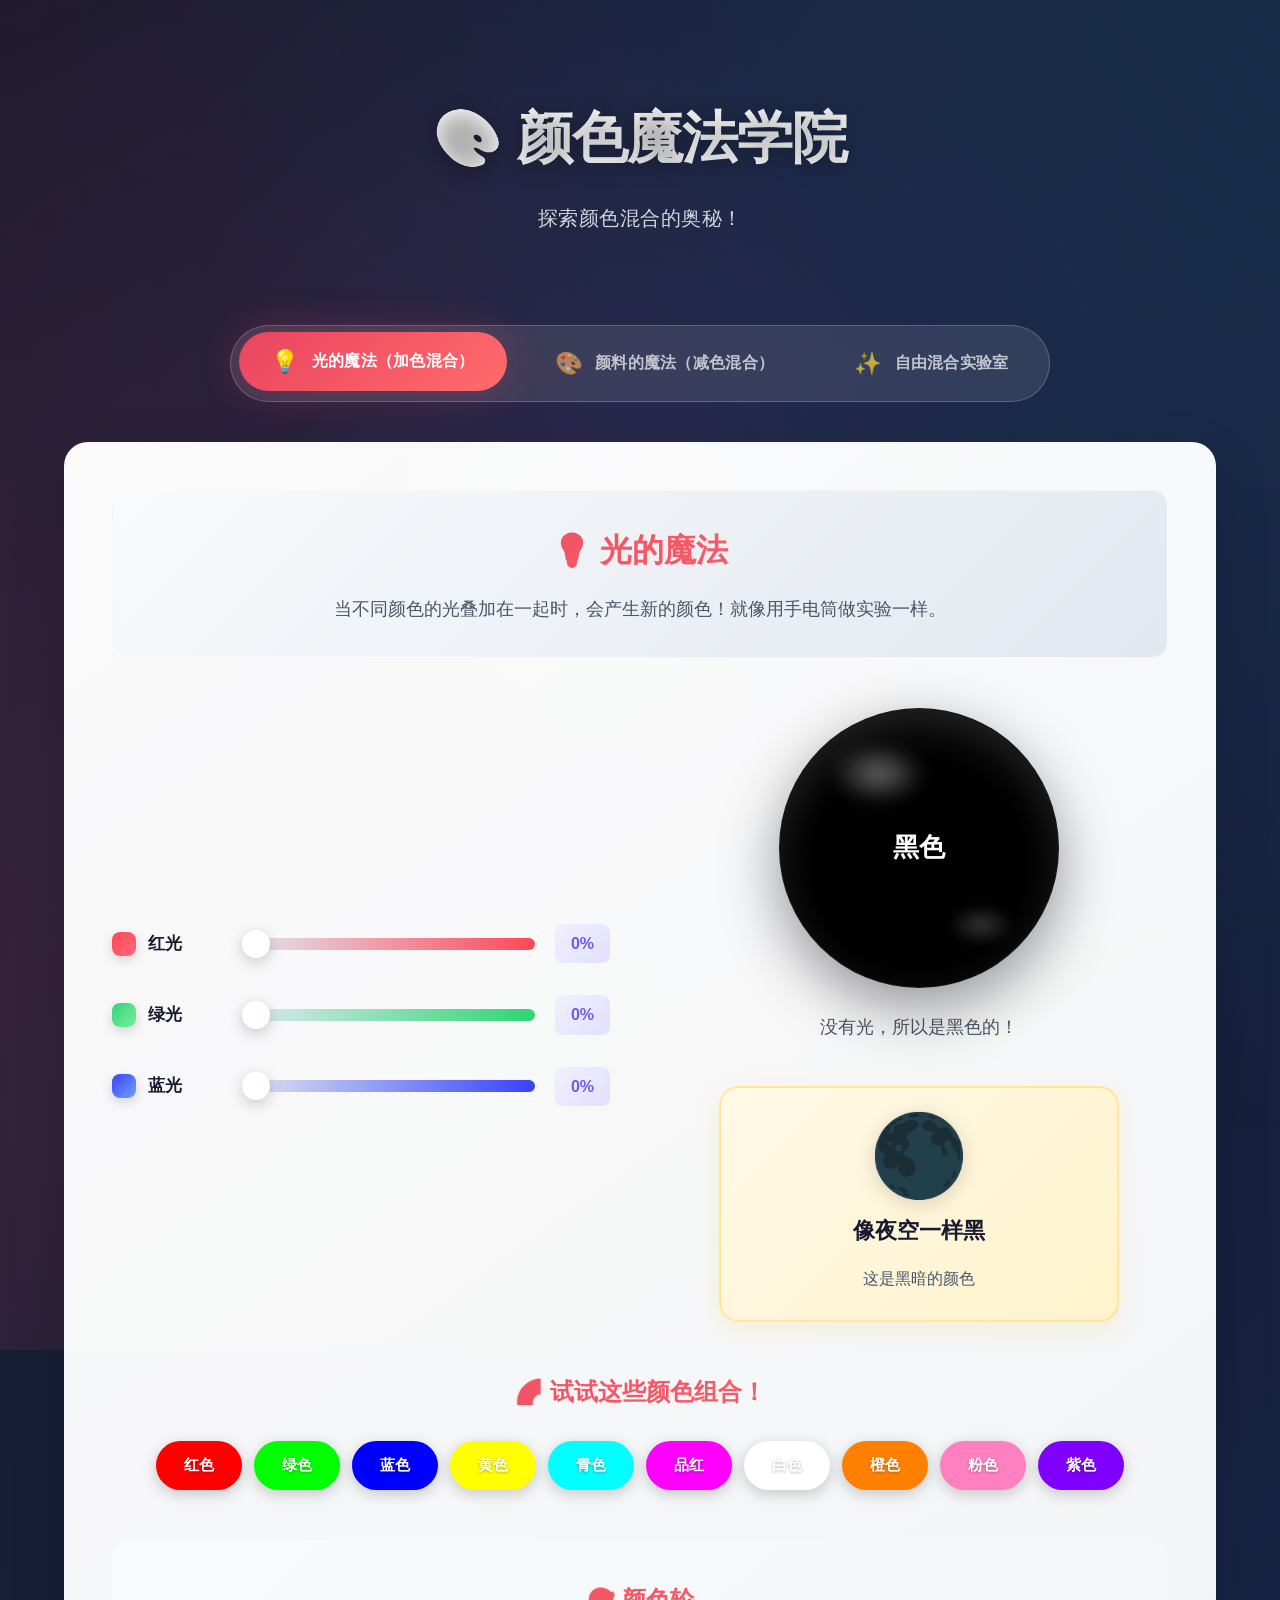
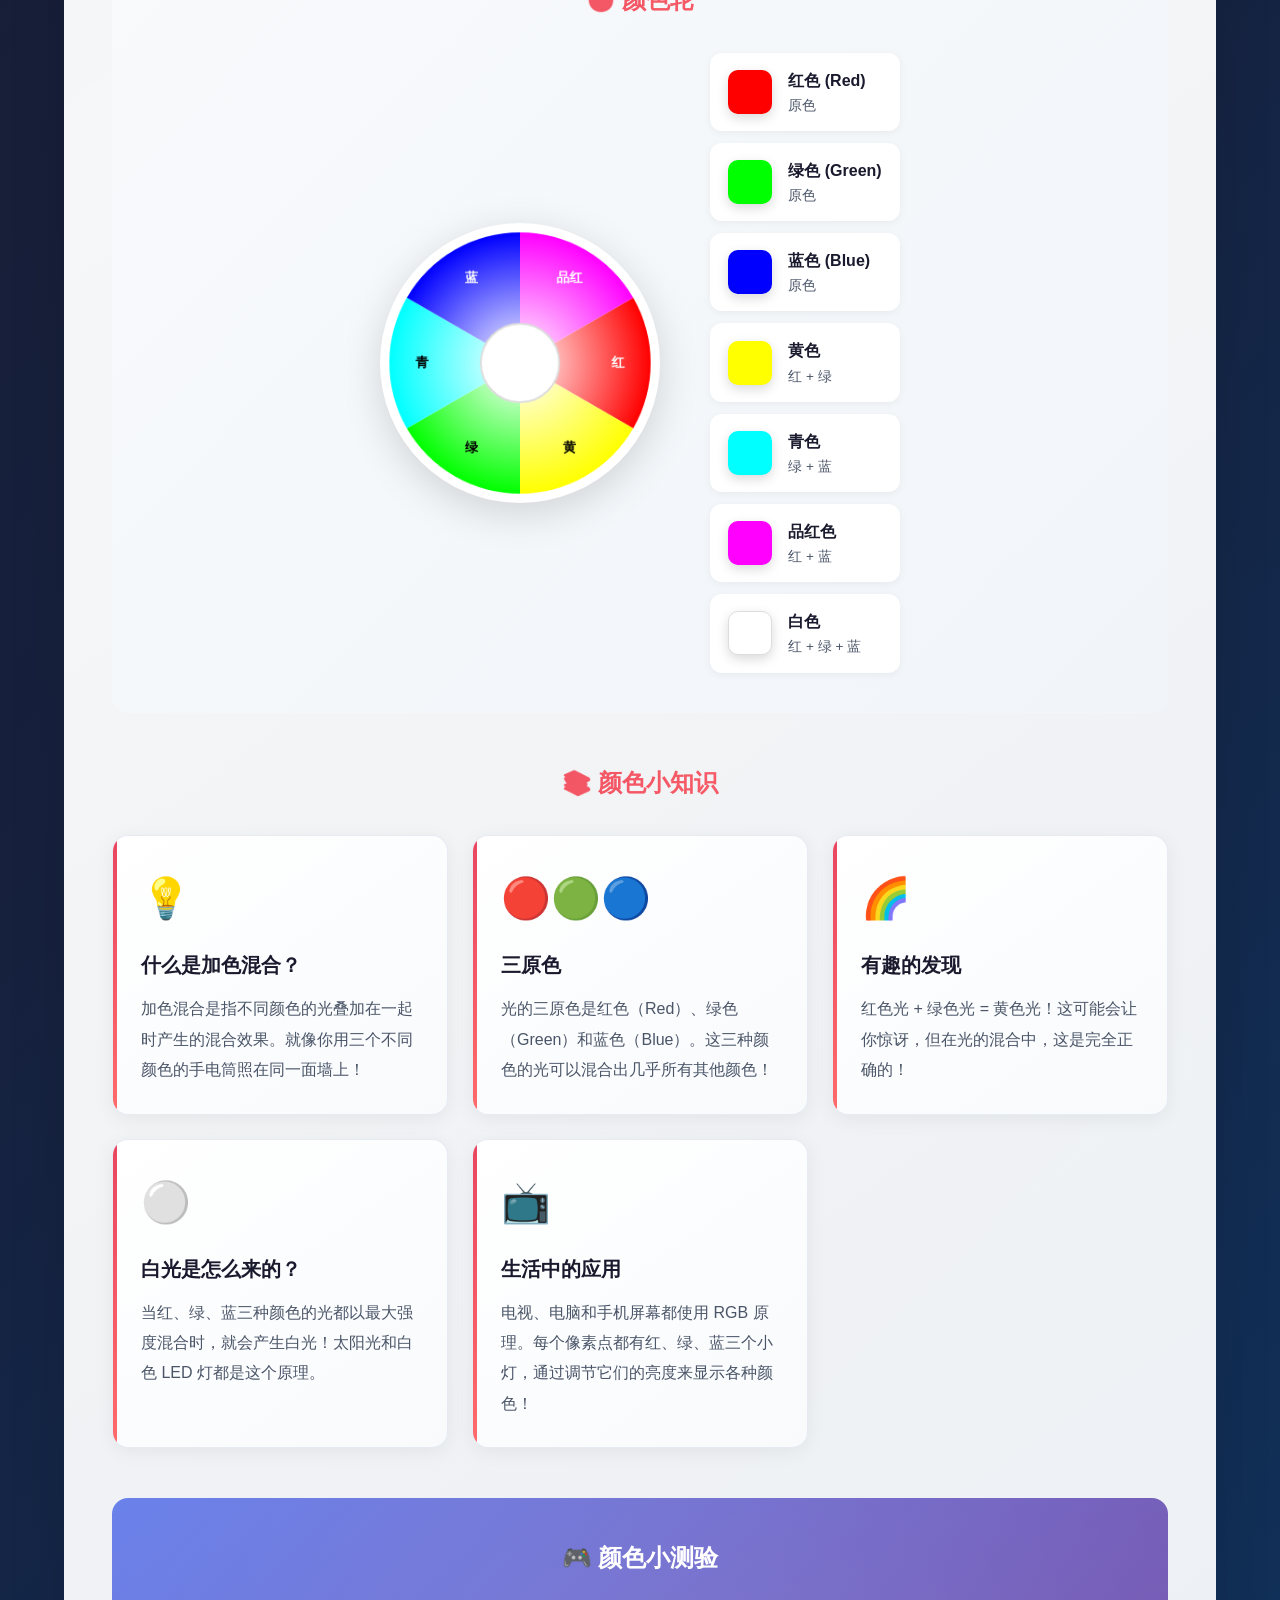
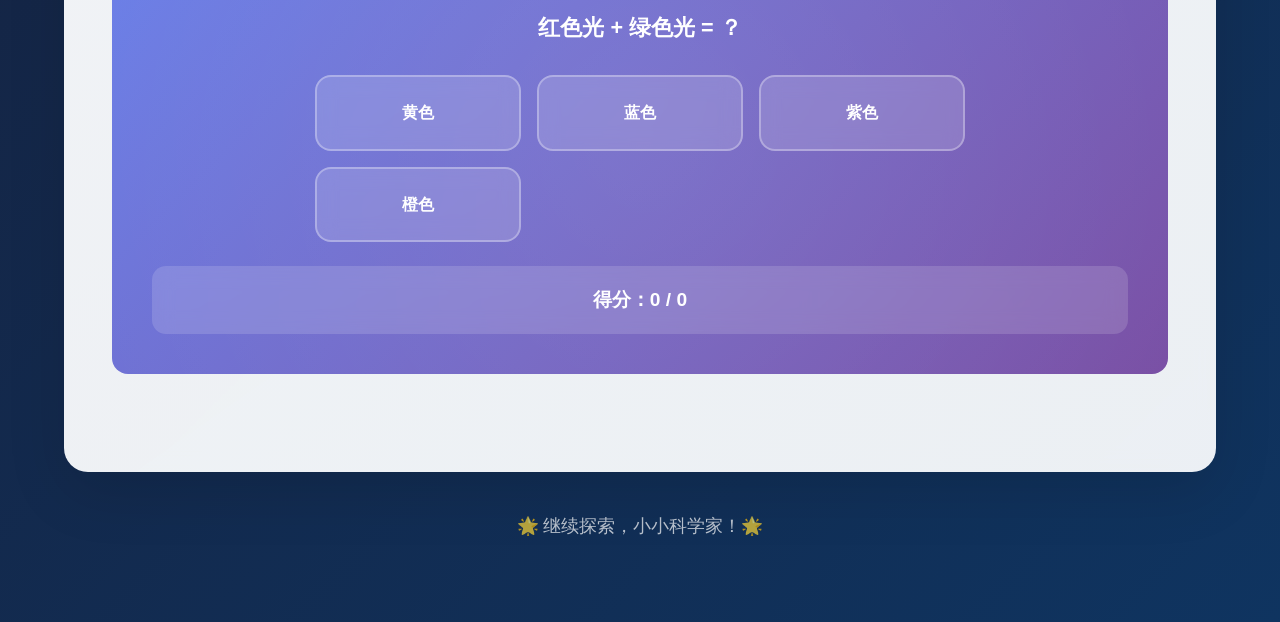
==== color_mixing/index.html @ 58ede131 "🎮 初始化 11_Game 小游戏合集 - 添加颜色魔法学院 (color_mixing) - 添加键盘钢琴 (piano) - 添加沙画艺术 (sand_art) - 创建首页游戏选择器 - 添加 " ====
<!DOCTYPE html>
<html lang="zh-CN">
<head>
    <meta charset="UTF-8">
    <meta name="viewport" content="width=device-width, initial-scale=1.0">
    <title>颜色魔法学院 - 儿童颜色混合实验室</title>
    <link rel="stylesheet" href="styles.css">
</head>
<body>
    <div class="container">
        <!-- 头部 -->
        <header class="header">
            <h1>🎨 颜色魔法学院</h1>
            <p class="subtitle">探索颜色混合的奥秘！</p>
        </header>

        <!-- 模式选择 -->
        <nav class="mode-selector">
            <button class="mode-btn active" data-mode="additive">
                <span class="icon">💡</span>
                <span>光的魔法（加色混合）</span>
            </button>
            <button class="mode-btn" data-mode="subtractive">
                <span class="icon">🎨</span>
                <span>颜料的魔法（减色混合）</span>
            </button>
            <button class="mode-btn" data-mode="custom">
                <span class="icon">✨</span>
                <span>自由混合实验室</span>
            </button>
        </nav>

        <!-- 主内容区 -->
        <main class="main-content">
            <!-- 介绍区域 -->
            <section class="intro-section" id="intro-section">
                <div class="intro-card">
                    <h2 id="mode-title">💡 光的魔法</h2>
                    <p id="mode-description">当不同颜色的光叠加在一起时，会产生新的颜色！就像用手电筒做实验一样。</p>
                </div>
            </section>

            <!-- 实验区域 -->
            <section class="lab-section">
                <div class="lab-container">
                    <!-- 颜色选择器 -->
                    <div class="color-controls" id="standard-controls">
                        <div class="color-slider-group">
                            <label class="color-label">
                                <span class="color-dot red"></span>
                                <span id="red-label">红光</span>
                            </label>
                            <input type="range" id="red-slider" class="color-slider" 
                                   min="0" max="100" value="0" data-color="red">
                            <span class="slider-value" id="red-value">0%</span>
                        </div>
                        
                        <div class="color-slider-group">
                            <label class="color-label">
                                <span class="color-dot green"></span>
                                <span id="green-label">绿光</span>
                            </label>
                            <input type="range" id="green-slider" class="color-slider" 
                                   min="0" max="100" value="0" data-color="green">
                            <span class="slider-value" id="green-value">0%</span>
                        </div>
                        
                        <div class="color-slider-group">
                            <label class="color-label">
                                <span class="color-dot blue"></span>
                                <span id="blue-label">蓝光</span>
                            </label>
                            <input type="range" id="blue-slider" class="color-slider" 
                                   min="0" max="100" value="0" data-color="blue">
                            <span class="slider-value" id="blue-value">0%</span>
                        </div>
                    </div>

                    <!-- 自定义混合控制 -->
                    <div class="custom-controls hidden" id="custom-controls">
                        <div class="custom-mix-container">
                            <h3 class="custom-title">🎨 颜色混合实验室</h3>
                            
                            <!-- 颜色数量选择 -->
                            <div class="color-count-selector">
                                <button class="color-count-btn active" data-count="2">
                                    <span class="count-icon">🎨</span>
                                    <span>两种颜色混合</span>
                                </button>
                                <button class="color-count-btn" data-count="3">
                                    <span class="count-icon">🎨🎨</span>
                                    <span>三种颜色混合</span>
                                </button>
                            </div>
                            
                            <!-- 颜色 A -->
                            <div class="color-picker-group">
                                <div class="color-picker-row">
                                    <label class="custom-label color-a-label">
                                        <span class="color-label-text">颜色 A</span>
                                        <input type="color" id="color-a-picker" value="#ffff00" class="color-picker-large">
                                        <span class="hex-display" id="hex-a-display">#FFFF00</span>
                                    </label>
                                </div>
                                <div class="mix-ratio-control">
                                    <span class="ratio-label">比例</span>
                                    <input type="range" id="ratio-a-slider" class="ratio-slider" 
                                           min="0" max="100" value="50">
                                    <span class="ratio-value" id="ratio-a-value">50%</span>
                                </div>
                                <div class="color-preview-large" id="color-a-preview" style="background: #ffff00"></div>
                            </div>

                            <!-- 颜色 B -->
                            <div class="color-picker-group">
                                <div class="color-picker-row">
                                    <label class="custom-label color-b-label">
                                        <span class="color-label-text">颜色 B</span>
                                        <input type="color" id="color-b-picker" value="#000000" class="color-picker-large">
                                        <span class="hex-display" id="hex-b-display">#000000</span>
                                    </label>
                                </div>
                                <div class="mix-ratio-control">
                                    <span class="ratio-label">比例</span>
                                    <input type="range" id="ratio-b-slider" class="ratio-slider" 
                                           min="0" max="100" value="50">
                                    <span class="ratio-value" id="ratio-b-value">50%</span>
                                </div>
                                <div class="color-preview-large" id="color-b-preview" style="background: #000000"></div>
                            </div>

                            <!-- 颜色 C -->
                            <div class="color-picker-group hidden" id="color-c-group">
                                <div class="color-picker-row">
                                    <label class="custom-label color-c-label">
                                        <span class="color-label-text">颜色 C</span>
                                        <input type="color" id="color-c-picker" value="#ffffff" class="color-picker-large">
                                        <span class="hex-display" id="hex-c-display">#FFFFFF</span>
                                    </label>
                                </div>
                                <div class="mix-ratio-control">
                                    <span class="ratio-label">比例</span>
                                    <input type="range" id="ratio-c-slider" class="ratio-slider" 
                                           min="0" max="100" value="0">
                                    <span class="ratio-value" id="ratio-c-value">0%</span>
                                </div>
                                <div class="color-preview-large" id="color-c-preview" style="background: #ffffff"></div>
                            </div>

                            <!-- 混合符号 -->
                            <div class="mix-formula">
                                <span class="formula-text">混合公式：</span>
                                <span class="formula-colors">
                                    <span class="formula-color-dot" id="formula-dot-a"></span> + 
                                    <span class="formula-color-dot" id="formula-dot-b"></span> + 
                                    <span class="formula-color-dot" id="formula-dot-c"></span>
                                </span>
                                <span class="formula-arrow">→</span>
                                <span class="formula-result" id="formula-result-dot"></span>
                            </div>

                            <!-- 混合模式选择 -->
                            <div class="blend-mode-selector">
                                <span>混合模式：</span>
                                <select id="blend-mode-select" class="blend-select">
                                    <option value="average">平均混合</option>
                                    <option value="weighted">按权重混合</option>
                                    <option value="multiply">正片叠底（变暗）</option>
                                    <option value="screen">滤色（变亮）</option>
                                    <option value="overlay">叠加</option>
                                </select>
                            </div>
                        </div>
                    </div>

                    <!-- 混合结果显示 -->
                    <div class="mixing-display">
                        <div class="mixing-circle" id="mixing-circle">
                            <div class="overlay-text" id="result-color-name">黑色</div>
                        </div>
                        <p class="mixing-result" id="mixing-result">调整滑块来混合颜色！</p>
                        
                        <!-- 生活物品匹配显示 -->
                        <div class="real-world-match" id="real-world-match">
                            <div class="match-emoji" id="match-emoji">🌑</div>
                            <div class="match-name" id="match-name">像夜空一样黑</div>
                            <div class="match-description" id="match-description">这是黑暗的颜色</div>
                        </div>
                        
                        <!-- 自定义模式下的额外信息 -->
                        <div class="custom-result-info hidden" id="custom-result-info">
                            <div class="result-formula" id="result-formula"></div>
                            <div class="color-values" id="color-values"></div>
                        </div>
                    </div>
                </div>
            </section>

            <!-- 预设颜色按钮 -->
            <section class="preset-section" id="preset-section">
                <h3>🌈 试试这些颜色组合！</h3>
                <div class="preset-buttons" id="preset-buttons">
                    <!-- 由 JavaScript 动态生成 -->
                </div>
            </section>

            <!-- 颜色轮 -->
            <section class="color-wheel-section" id="color-wheel-section">
                <h3>🎯 颜色轮</h3>
                <div class="color-wheel-container">
                    <canvas id="color-wheel" width="300" height="300"></canvas>
                    <div class="color-wheel-legend" id="color-legend">
                        <!-- 由 JavaScript 动态生成 -->
                    </div>
                </div>
            </section>

            <!-- 知识卡片 -->
            <section class="knowledge-section" id="knowledge-section">
                <h3>📚 颜色小知识</h3>
                <div class="knowledge-cards" id="knowledge-cards">
                    <!-- 由 JavaScript 动态生成 -->
                </div>
            </section>

            <!-- 小测验 -->
            <section class="quiz-section" id="quiz-section">
                <h3>🎮 颜色小测验</h3>
                <div class="quiz-container" id="quiz-container">
                    <div class="quiz-question" id="quiz-question"></div>
                    <div class="quiz-options" id="quiz-options"></div>
                    <div class="quiz-feedback" id="quiz-feedback"></div>
                    <button class="quiz-next-btn hidden" id="quiz-next-btn">下一题</button>
                </div>
                <div class="quiz-score" id="quiz-score">得分：0 / 0</div>
            </section>
        </main>

        <!-- 页脚 -->
        <footer class="footer">
            <p>🌟 继续探索，小小科学家！🌟</p>
        </footer>
    </div>

    <script src="script.js"></script>
</body>
</html>
---- color_mixing/styles.css ----
/* 基础样式和变量 - 现代高级配色 */
:root {
    --primary-gradient: linear-gradient(135deg, #1a1a2e 0%, #16213e 50%, #0f3460 100%);
    --accent-gradient: linear-gradient(135deg, #e94560 0%, #ff6b6b 100%);
    --card-gradient: linear-gradient(145deg, rgba(255,255,255,0.98) 0%, rgba(248,250,252,0.95) 100%);
    --glass-bg: rgba(255, 255, 255, 0.1);
    --glass-border: rgba(255, 255, 255, 0.2);
    --text-primary: #1a1a2e;
    --text-secondary: #4a5568;
    --accent-pink: #e94560;
    --accent-coral: #ff6b6b;
    --accent-teal: #00d9ff;
    --accent-purple: #6c5ce7;
    --shadow-soft: 0 10px 40px rgba(0, 0, 0, 0.08);
    --shadow-medium: 0 20px 60px rgba(0, 0, 0, 0.12);
    --shadow-glow: 0 0 40px rgba(233, 69, 96, 0.3);
    --radius-lg: 24px;
    --radius-md: 16px;
    --radius-sm: 12px;
}

* {
    margin: 0;
    padding: 0;
    box-sizing: border-box;
}

body {
    font-family: -apple-system, BlinkMacSystemFont, 'SF Pro Display', 'Segoe UI', 'Microsoft YaHei', sans-serif;
    background: var(--primary-gradient);
    min-height: 100vh;
    color: var(--text-primary);
    line-height: 1.7;
    overflow-x: hidden;
}

/* 背景装饰 */
body::before {
    content: '';
    position: fixed;
    top: -50%;
    left: -50%;
    width: 200%;
    height: 200%;
    background: 
        radial-gradient(circle at 20% 80%, rgba(233, 69, 96, 0.15) 0%, transparent 50%),
        radial-gradient(circle at 80% 20%, rgba(0, 217, 255, 0.1) 0%, transparent 50%),
        radial-gradient(circle at 50% 50%, rgba(108, 92, 231, 0.1) 0%, transparent 50%);
    pointer-events: none;
    z-index: -1;
}

.container {
    max-width: 1200px;
    margin: 0 auto;
    padding: 40px 24px;
}

/* 头部样式 - 玻璃态设计 */
.header {
    text-align: center;
    padding: 50px 20px;
    position: relative;
}

.header h1 {
    font-size: 3.5rem;
    font-weight: 800;
    background: linear-gradient(135deg, #fff 0%, #f0f0f0 100%);
    -webkit-background-clip: text;
    -webkit-text-fill-color: transparent;
    background-clip: text;
    margin-bottom: 16px;
    letter-spacing: -1px;
    text-shadow: 0 4px 20px rgba(0, 0, 0, 0.3);
    animation: float 3s ease-in-out infinite;
}

@keyframes float {
    0%, 100% { transform: translateY(0); }
    50% { transform: translateY(-8px); }
}

.header .subtitle {
    font-size: 1.25rem;
    color: rgba(255, 255, 255, 0.8);
    font-weight: 400;
    letter-spacing: 0.5px;
}

/* 模式选择器 - 胶囊式玻璃态 */
.mode-selector {
    display: flex;
    justify-content: center;
    gap: 16px;
    margin: 40px 0;
    flex-wrap: wrap;
    padding: 8px;
    background: var(--glass-bg);
    backdrop-filter: blur(20px);
    border-radius: 50px;
    border: 1px solid var(--glass-border);
    max-width: fit-content;
    margin-left: auto;
    margin-right: auto;
}

.mode-btn {
    display: flex;
    align-items: center;
    gap: 12px;
    padding: 16px 32px;
    font-size: 1rem;
    border: none;
    border-radius: 40px;
    cursor: pointer;
    transition: all 0.4s cubic-bezier(0.4, 0, 0.2, 1);
    background: transparent;
    color: rgba(255, 255, 255, 0.7);
    font-weight: 600;
    letter-spacing: 0.3px;
}

.mode-btn:hover {
    color: #fff;
    transform: translateY(-2px);
}

.mode-btn.active {
    background: var(--accent-gradient);
    color: #fff;
    box-shadow: var(--shadow-glow);
    transform: translateY(-2px);
}

.mode-btn .icon {
    font-size: 1.4rem;
}

/* 主内容区 - 悬浮卡片 */
.main-content {
    background: var(--card-gradient);
    border-radius: var(--radius-lg);
    padding: 48px;
    box-shadow: var(--shadow-medium);
    margin-top: 20px;
    backdrop-filter: blur(10px);
}

@media (max-width: 768px) {
    .main-content {
        padding: 32px 24px;
    }
}

/* 介绍区域 */
.intro-section {
    margin-bottom: 40px;
}

.intro-card {
    background: linear-gradient(135deg, #f8fafc 0%, #e2e8f0 100%);
    border-radius: var(--radius-md);
    padding: 32px;
    text-align: center;
    border: 1px solid rgba(255, 255, 255, 0.5);
}

.intro-card h2 {
    font-size: 2rem;
    background: var(--accent-gradient);
    -webkit-background-clip: text;
    -webkit-text-fill-color: transparent;
    background-clip: text;
    margin-bottom: 16px;
    font-weight: 700;
}

.intro-card p {
    font-size: 1.1rem;
    color: var(--text-secondary);
    line-height: 1.8;
}

/* 实验区域 */
.lab-section {
    margin: 50px 0;
}

.lab-container {
    display: grid;
    grid-template-columns: 1fr 1fr;
    gap: 60px;
    align-items: center;
}

@media (max-width: 900px) {
    .lab-container {
        grid-template-columns: 1fr;
        gap: 40px;
    }
}

/* 颜色控制滑块 - 现代设计 */
.color-controls {
    display: flex;
    flex-direction: column;
    gap: 32px;
}

.color-slider-group {
    display: flex;
    align-items: center;
    gap: 20px;
}

.color-label {
    display: flex;
    align-items: center;
    gap: 12px;
    min-width: 110px;
    font-weight: 600;
    font-size: 1.05rem;
    color: var(--text-primary);
}

.color-dot {
    width: 24px;
    height: 24px;
    border-radius: 8px;
    display: inline-block;
    box-shadow: 0 4px 12px rgba(0, 0, 0, 0.15);
}

.color-dot.red { background: linear-gradient(135deg, #ff4757, #ff6b7a); }
.color-dot.green { background: linear-gradient(135deg, #2ed573, #7bed9f); }
.color-dot.blue { background: linear-gradient(135deg, #3742fa, #70a1ff); }
.color-dot.cyan { background: linear-gradient(135deg, #00d2d3, #7efff5); }
.color-dot.magenta { background: linear-gradient(135deg, #ff6b9d, #ff9ff3); }
.color-dot.yellow { background: linear-gradient(135deg, #ffa502, #ffeaa7); }

.color-slider {
    flex: 1;
    height: 12px;
    border-radius: 6px;
    appearance: none;
    cursor: pointer;
    transition: all 0.3s ease;
    background: #e2e8f0;
}

.color-slider:focus {
    outline: none;
}

.color-slider::-webkit-slider-thumb {
    appearance: none;
    width: 28px;
    height: 28px;
    border-radius: 50%;
    background: #fff;
    cursor: pointer;
    box-shadow: 0 4px 15px rgba(0, 0, 0, 0.2);
    transition: all 0.2s ease;
    border: 3px solid #fff;
}

.color-slider::-webkit-slider-thumb:hover {
    transform: scale(1.15);
    box-shadow: 0 6px 20px rgba(0, 0, 0, 0.25);
}

.color-slider::-moz-range-thumb {
    width: 28px;
    height: 28px;
    border-radius: 50%;
    background: #fff;
    cursor: pointer;
    box-shadow: 0 4px 15px rgba(0, 0, 0, 0.2);
    border: 3px solid #fff;
}

.color-slider[data-color="red"] {
    background: linear-gradient(to right, #e2e8f0, #ff4757);
}

.color-slider[data-color="green"] {
    background: linear-gradient(to right, #e2e8f0, #2ed573);
}

.color-slider[data-color="blue"] {
    background: linear-gradient(to right, #e2e8f0, #3742fa);
}

.slider-value {
    min-width: 55px;
    text-align: center;
    font-weight: 700;
    font-size: 1rem;
    color: var(--accent-purple);
    background: linear-gradient(135deg, #f0f0ff, #e0e0ff);
    padding: 6px 12px;
    border-radius: 8px;
}

/* 混合显示区域 - 玻璃态球体 */
.mixing-display {
    display: flex;
    flex-direction: column;
    align-items: center;
    gap: 24px;
}

.mixing-circle {
    width: 280px;
    height: 280px;
    border-radius: 50%;
    background: #000;
    box-shadow: 
        0 20px 60px rgba(0, 0, 0, 0.4),
        inset 0 -15px 40px rgba(0, 0, 0, 0.3),
        inset 0 15px 40px rgba(255, 255, 255, 0.15),
        0 0 60px rgba(255, 255, 255, 0.1);
    display: flex;
    align-items: center;
    justify-content: center;
    transition: background 0.3s ease, box-shadow 0.3s ease;
    position: relative;
    overflow: hidden;
    border: 1px solid rgba(255, 255, 255, 0.1);
}

.mixing-circle::before {
    content: '';
    position: absolute;
    top: 12%;
    left: 18%;
    width: 35%;
    height: 22%;
    background: radial-gradient(ellipse, rgba(255, 255, 255, 0.4) 0%, transparent 70%);
    border-radius: 50%;
    filter: blur(8px);
}

.mixing-circle::after {
    content: '';
    position: absolute;
    bottom: 15%;
    right: 15%;
    width: 25%;
    height: 15%;
    background: radial-gradient(ellipse, rgba(255, 255, 255, 0.2) 0%, transparent 70%);
    border-radius: 50%;
    filter: blur(5px);
}

.overlay-text {
    color: white;
    font-size: 1.6rem;
    font-weight: 700;
    text-shadow: 0 2px 10px rgba(0, 0, 0, 0.5);
    z-index: 1;
    text-align: center;
    padding: 12px 20px;
    letter-spacing: 0.5px;
}

.mixing-result {
    font-size: 1.15rem;
    color: var(--text-secondary);
    text-align: center;
    min-height: 50px;
    line-height: 1.6;
    font-weight: 500;
}

/* 生活物品匹配显示 */
.real-world-match {
    display: flex;
    flex-direction: column;
    align-items: center;
    gap: 16px;
    padding: 28px;
    background: linear-gradient(135deg, #fff9e6, #fff3cd);
    border-radius: 20px;
    border: 2px solid rgba(255, 193, 7, 0.3);
    box-shadow: 0 8px 25px rgba(255, 193, 7, 0.15);
    max-width: 400px;
    width: 100%;
    transition: all 0.4s cubic-bezier(0.4, 0, 0.2, 1);
    animation: matchPulse 2s ease-in-out infinite;
}

@keyframes matchPulse {
    0%, 100% { transform: scale(1); }
    50% { transform: scale(1.02); }
}

.real-world-match:hover {
    transform: scale(1.03);
    box-shadow: 0 12px 35px rgba(255, 193, 7, 0.25);
}

.match-emoji {
    font-size: 5rem;
    line-height: 1;
    filter: drop-shadow(0 4px 10px rgba(0, 0, 0, 0.15));
    transition: transform 0.3s ease;
}

.real-world-match:hover .match-emoji {
    transform: scale(1.15) rotate(10deg);
}

.match-name {
    font-size: 1.4rem;
    font-weight: 700;
    color: var(--text-primary);
    text-align: center;
}

.match-description {
    font-size: 1rem;
    color: var(--text-secondary);
    text-align: center;
    line-height: 1.6;
    max-width: 90%;
}

/* 预设按钮区域 */
.preset-section {
    margin: 50px 0;
}

.preset-section h3 {
    text-align: center;
    font-size: 1.5rem;
    margin-bottom: 28px;
    background: var(--accent-gradient);
    -webkit-background-clip: text;
    -webkit-text-fill-color: transparent;
    background-clip: text;
    font-weight: 700;
}

.preset-buttons {
    display: flex;
    flex-wrap: wrap;
    gap: 12px;
    justify-content: center;
}

.preset-btn {
    padding: 14px 28px;
    border: none;
    border-radius: 30px;
    cursor: pointer;
    font-weight: 600;
    font-size: 0.95rem;
    transition: all 0.3s cubic-bezier(0.4, 0, 0.2, 1);
    color: white;
    text-shadow: 0 1px 3px rgba(0, 0, 0, 0.3);
    box-shadow: 0 4px 15px rgba(0, 0, 0, 0.2);
    position: relative;
    overflow: hidden;
}

.preset-btn::before {
    content: '';
    position: absolute;
    top: 0;
    left: -100%;
    width: 100%;
    height: 100%;
    background: linear-gradient(90deg, transparent, rgba(255,255,255,0.3), transparent);
    transition: left 0.5s ease;
}

.preset-btn:hover::before {
    left: 100%;
}

.preset-btn:hover {
    transform: translateY(-4px) scale(1.02);
    box-shadow: 0 8px 25px rgba(0, 0, 0, 0.3);
}

/* 颜色轮区域 */
.color-wheel-section {
    margin: 50px 0;
    text-align: center;
    padding: 40px;
    background: linear-gradient(135deg, #f8fafc 0%, #f1f5f9 100%);
    border-radius: var(--radius-md);
}

.color-wheel-section h3 {
    font-size: 1.5rem;
    margin-bottom: 32px;
    background: var(--accent-gradient);
    -webkit-background-clip: text;
    -webkit-text-fill-color: transparent;
    background-clip: text;
    font-weight: 700;
}

.color-wheel-container {
    display: flex;
    justify-content: center;
    align-items: center;
    gap: 50px;
    flex-wrap: wrap;
}

#color-wheel {
    max-width: 280px;
    border-radius: 50%;
    box-shadow: 0 10px 40px rgba(0, 0, 0, 0.15);
    background: #fff;
}

.color-wheel-legend {
    display: flex;
    flex-direction: column;
    gap: 12px;
    text-align: left;
}

.legend-item {
    display: flex;
    align-items: center;
    gap: 16px;
    padding: 14px 18px;
    background: #fff;
    border-radius: 12px;
    transition: all 0.3s ease;
    box-shadow: 0 2px 8px rgba(0, 0, 0, 0.05);
}

.legend-item:hover {
    transform: translateX(8px);
    box-shadow: 0 4px 15px rgba(0, 0, 0, 0.1);
}

.legend-color {
    width: 44px;
    height: 44px;
    border-radius: 10px;
    box-shadow: 0 4px 12px rgba(0, 0, 0, 0.15);
}

.legend-text {
    font-weight: 600;
    color: var(--text-primary);
    font-size: 1rem;
}

.legend-formula {
    font-size: 0.85rem;
    color: var(--text-secondary);
    font-weight: 500;
}

/* 知识卡片 - 现代卡片设计 */
.knowledge-section {
    margin: 50px 0;
}

.knowledge-section h3 {
    text-align: center;
    font-size: 1.5rem;
    margin-bottom: 32px;
    background: var(--accent-gradient);
    -webkit-background-clip: text;
    -webkit-text-fill-color: transparent;
    background-clip: text;
    font-weight: 700;
}

.knowledge-cards {
    display: grid;
    grid-template-columns: repeat(auto-fit, minmax(300px, 1fr));
    gap: 24px;
}

.knowledge-card {
    background: linear-gradient(145deg, #fff 0%, #f8fafc 100%);
    border-radius: var(--radius-md);
    padding: 28px;
    border: 1px solid rgba(226, 232, 240, 0.8);
    box-shadow: 0 4px 20px rgba(0, 0, 0, 0.06);
    transition: all 0.4s cubic-bezier(0.4, 0, 0.2, 1);
    position: relative;
    overflow: hidden;
}

.knowledge-card::before {
    content: '';
    position: absolute;
    top: 0;
    left: 0;
    width: 4px;
    height: 100%;
    background: var(--accent-gradient);
    transition: width 0.3s ease;
}

.knowledge-card:hover {
    transform: translateY(-8px);
    box-shadow: 0 12px 40px rgba(0, 0, 0, 0.12);
}

.knowledge-card:hover::before {
    width: 6px;
}

.knowledge-card .icon {
    font-size: 2.5rem;
    margin-bottom: 16px;
    display: block;
}

.knowledge-card h4 {
    color: var(--text-primary);
    margin-bottom: 12px;
    font-size: 1.25rem;
    font-weight: 700;
}

.knowledge-card p {
    color: var(--text-secondary);
    line-height: 1.9;
    font-size: 1rem;
}

/* 测验区域 - 渐变背景 */
.quiz-section {
    margin: 50px 0;
    background: linear-gradient(135deg, #667eea 0%, #764ba2 100%);
    border-radius: var(--radius-md);
    padding: 40px;
    position: relative;
    overflow: hidden;
}

.quiz-section::before {
    content: '';
    position: absolute;
    top: -50%;
    right: -50%;
    width: 200%;
    height: 200%;
    background: radial-gradient(circle, rgba(255,255,255,0.1) 0%, transparent 70%);
    pointer-events: none;
}

.quiz-section h3 {
    text-align: center;
    font-size: 1.5rem;
    margin-bottom: 32px;
    color: #fff;
    font-weight: 700;
    position: relative;
    z-index: 1;
}

.quiz-container {
    max-width: 650px;
    margin: 0 auto;
    position: relative;
    z-index: 1;
}

.quiz-question {
    font-size: 1.35rem;
    font-weight: 600;
    text-align: center;
    margin-bottom: 30px;
    color: #fff;
    line-height: 1.6;
}

.quiz-options {
    display: grid;
    grid-template-columns: repeat(auto-fit, minmax(160px, 1fr));
    gap: 16px;
    margin-bottom: 24px;
}

.quiz-option {
    padding: 22px 20px;
    border: 2px solid rgba(255, 255, 255, 0.3);
    border-radius: 16px;
    cursor: pointer;
    text-align: center;
    font-weight: 600;
    transition: all 0.3s cubic-bezier(0.4, 0, 0.2, 1);
    background: rgba(255, 255, 255, 0.15);
    backdrop-filter: blur(10px);
    color: #fff;
    font-size: 1rem;
}

.quiz-option:hover {
    transform: translateY(-4px);
    background: rgba(255, 255, 255, 0.25);
    border-color: rgba(255, 255, 255, 0.5);
}

.quiz-option.correct {
    background: #00b894;
    border-color: #00b894;
    transform: scale(1.05);
}

.quiz-option.wrong {
    background: #d63031;
    border-color: #d63031;
}

.quiz-option.disabled {
    pointer-events: none;
    opacity: 0.7;
}

.quiz-feedback {
    text-align: center;
    font-size: 1.15rem;
    font-weight: 600;
    padding: 18px;
    border-radius: 14px;
    margin-bottom: 24px;
    display: none;
    background: rgba(255, 255, 255, 0.2);
    backdrop-filter: blur(10px);
}

.quiz-feedback.show {
    display: block;
    animation: slideUp 0.4s ease;
}

@keyframes slideUp {
    from {
        opacity: 0;
        transform: translateY(20px);
    }
    to {
        opacity: 1;
        transform: translateY(0);
    }
}

.quiz-feedback.correct {
    background: rgba(0, 184, 148, 0.3);
    border: 2px solid rgba(0, 184, 148, 0.5);
}

.quiz-feedback.wrong {
    background: rgba(214, 48, 49, 0.3);
    border: 2px solid rgba(214, 48, 49, 0.5);
}

.quiz-next-btn {
    display: block;
    margin: 0 auto;
    padding: 14px 48px;
    font-size: 1.1rem;
    background: #fff;
    color: var(--accent-purple);
    border: none;
    border-radius: 30px;
    cursor: pointer;
    transition: all 0.3s cubic-bezier(0.4, 0, 0.2, 1);
    font-weight: 700;
    box-shadow: 0 4px 20px rgba(0, 0, 0, 0.2);
}

.quiz-next-btn:hover {
    transform: translateY(-3px) scale(1.05);
    box-shadow: 0 8px 30px rgba(0, 0, 0, 0.25);
}

.quiz-next-btn.hidden {
    display: none;
}

.quiz-score {
    text-align: center;
    font-size: 1.2rem;
    font-weight: 600;
    color: #fff;
    margin-top: 24px;
    padding: 18px;
    background: rgba(255, 255, 255, 0.15);
    border-radius: 14px;
    backdrop-filter: blur(10px);
}

/* 页脚 */
.footer {
    text-align: center;
    padding: 40px;
    color: rgba(255, 255, 255, 0.7);
    font-size: 1.1rem;
}

/* 滚动条美化 */
::-webkit-scrollbar {
    width: 10px;
}

::-webkit-scrollbar-track {
    background: rgba(255, 255, 255, 0.1);
}

::-webkit-scrollbar-thumb {
    background: rgba(255, 255, 255, 0.3);
    border-radius: 5px;
}

::-webkit-scrollbar-thumb:hover {
    background: rgba(255, 255, 255, 0.4);
}

/* 响应式设计 */
@media (max-width: 768px) {
    .header h1 {
        font-size: 2.2rem;
    }
    
    .mode-btn {
        padding: 12px 20px;
        font-size: 0.9rem;
    }
    
    .mixing-circle {
        width: 200px;
        height: 200px;
    }
    
    .color-slider-group {
        flex-wrap: wrap;
    }
    
    .color-label {
        min-width: 90px;
    }
    
    .main-content {
        padding: 32px 20px;
    }
    
    .knowledge-cards {
        grid-template-columns: 1fr;
    }
}

/* 自定义混合控制 - 三种颜色 */
.custom-controls {
    display: none;
}

.custom-controls.hidden {
    display: none;
}

.custom-controls:not(.hidden) {
    display: block;
}

.standard-controls.hidden {
    display: none;
}

.custom-mix-container {
    display: flex;
    flex-direction: column;
    gap: 28px;
    padding: 40px;
    background: linear-gradient(135deg, #f8fafc 0%, #f1f5f9 100%);
    border-radius: var(--radius-md);
}

.custom-title {
    text-align: center;
    font-size: 1.4rem;
    font-weight: 700;
    color: var(--text-primary);
    margin-bottom: 20px;
}

/* 颜色数量选择器 */
.color-count-selector {
    display: flex;
    justify-content: center;
    gap: 16px;
    margin-bottom: 24px;
    padding: 8px;
    background: linear-gradient(135deg, #e8ebff, #f0f2ff);
    border-radius: 16px;
}

.color-count-btn {
    display: flex;
    align-items: center;
    gap: 10px;
    padding: 14px 28px;
    font-size: 1rem;
    font-weight: 600;
    border: 2px solid transparent;
    border-radius: 12px;
    cursor: pointer;
    background: #fff;
    color: var(--text-secondary);
    transition: all 0.3s cubic-bezier(0.4, 0, 0.2, 1);
    box-shadow: 0 2px 8px rgba(0, 0, 0, 0.08);
}

.color-count-btn:hover {
    transform: translateY(-2px);
    box-shadow: 0 4px 15px rgba(0, 0, 0, 0.12);
}

.color-count-btn.active {
    background: linear-gradient(135deg, #6c5ce7, #a29bfe);
    color: #fff;
    border-color: #6c5ce7;
    box-shadow: 0 4px 15px rgba(108, 92, 231, 0.3);
}

.count-icon {
    font-size: 1.3rem;
}

.color-picker-group {
    display: flex;
    flex-direction: column;
    gap: 16px;
    align-items: center;
    padding: 24px;
    background: #fff;
    border-radius: var(--radius-sm);
    box-shadow: 0 4px 15px rgba(0, 0, 0, 0.08);
    transition: transform 0.3s ease, box-shadow 0.3s ease;
}

.color-picker-group:hover {
    transform: translateY(-2px);
    box-shadow: 0 6px 20px rgba(0, 0, 0, 0.12);
}

.color-picker-row {
    width: 100%;
    display: flex;
    justify-content: center;
}

.custom-label {
    display: flex;
    align-items: center;
    gap: 20px;
    font-weight: 600;
    font-size: 1.2rem;
    color: var(--text-primary);
    cursor: pointer;
    padding: 12px 20px;
    border-radius: var(--radius-sm);
    background: linear-gradient(135deg, #f8f9ff, #f0f2ff);
    transition: all 0.3s ease;
}

.custom-label:hover {
    background: linear-gradient(135deg, #e8ebff, #e0e4ff);
    transform: scale(1.02);
}

.color-label-text {
    font-size: 1.3rem;
    font-weight: 700;
    min-width: 80px;
}

.color-a-label .color-label-text { color: #e74c3c; }
.color-b-label .color-label-text { color: #3498db; }
.color-c-label .color-label-text { color: #27ae60; }

/* 大型颜色选择器 - 便于点击 */
.color-picker-large {
    width: 80px;
    height: 70px;
    border: none;
    border-radius: 16px;
    cursor: pointer;
    background: transparent;
    padding: 0;
    transition: transform 0.3s ease, box-shadow 0.3s ease;
    -webkit-appearance: none;
}

.color-picker-large::-webkit-color-swatch-wrapper {
    padding: 0;
    border-radius: 16px;
}

.color-picker-large::-webkit-color-swatch {
    border: 4px solid rgba(0, 0, 0, 0.15);
    border-radius: 16px;
    box-shadow: 0 4px 12px rgba(0, 0, 0, 0.2);
}

.color-picker-large::-moz-color-swatch {
    border: 4px solid rgba(0, 0, 0, 0.15);
    border-radius: 16px;
    box-shadow: 0 4px 12px rgba(0, 0, 0, 0.2);
}

.color-picker-large:hover {
    transform: scale(1.1);
    box-shadow: 0 6px 20px rgba(0, 0, 0, 0.3);
}

.color-picker-large:focus {
    outline: none;
    box-shadow: 0 0 0 4px rgba(108, 92, 231, 0.3);
}

.hex-display {
    font-family: 'SF Mono', 'Monaco', monospace;
    font-size: 1.1rem;
    font-weight: 700;
    color: var(--text-primary);
    background: #fff;
    padding: 8px 16px;
    border-radius: 8px;
    border: 2px solid #e2e8f0;
    min-width: 90px;
    text-align: center;
}

.mix-ratio-control {
    display: flex;
    align-items: center;
    gap: 16px;
    width: 100%;
    max-width: 400px;
}

.ratio-label {
    font-weight: 600;
    font-size: 1rem;
    color: var(--text-secondary);
    min-width: 50px;
}

.ratio-slider {
    flex: 1;
    height: 14px;
    border-radius: 7px;
    appearance: none;
    cursor: pointer;
    background: linear-gradient(to right, #e2e8f0, #6c5ce7);
    transition: all 0.3s ease;
}

.ratio-slider::-webkit-slider-thumb {
    appearance: none;
    width: 32px;
    height: 32px;
    border-radius: 50%;
    background: #fff;
    cursor: pointer;
    box-shadow: 0 4px 15px rgba(0, 0, 0, 0.25);
    transition: all 0.2s ease;
    border: 3px solid #6c5ce7;
}

.ratio-slider::-webkit-slider-thumb:hover {
    transform: scale(1.2);
    box-shadow: 0 6px 20px rgba(108, 92, 231, 0.4);
}

.ratio-slider::-moz-range-thumb {
    width: 32px;
    height: 32px;
    border-radius: 50%;
    background: #fff;
    cursor: pointer;
    box-shadow: 0 4px 15px rgba(0, 0, 0, 0.25);
    border: 3px solid #6c5ce7;
}

.ratio-value {
    min-width: 65px;
    text-align: center;
    font-weight: 700;
    font-size: 1.2rem;
    color: var(--accent-purple);
    background: linear-gradient(135deg, #f0f0ff, #e0e0ff);
    padding: 10px 16px;
    border-radius: 10px;
    box-shadow: 0 2px 8px rgba(0, 0, 0, 0.1);
}

.color-preview-large {
    width: 120px;
    height: 100px;
    border-radius: 20px;
    box-shadow: 0 6px 25px rgba(0, 0, 0, 0.2);
    border: 4px solid rgba(0, 0, 0, 0.1);
    transition: all 0.3s ease;
}

.color-preview-large:hover {
    transform: scale(1.05);
    box-shadow: 0 8px 30px rgba(0, 0, 0, 0.25);
}

/* 混合公式显示 */
.mix-formula {
    display: flex;
    align-items: center;
    justify-content: center;
    gap: 12px;
    padding: 20px;
    background: linear-gradient(135deg, #fff, #f8f9ff);
    border-radius: var(--radius-sm);
    flex-wrap: wrap;
}

.formula-text {
    font-weight: 600;
    font-size: 1.1rem;
    color: var(--text-secondary);
}

.formula-colors {
    display: flex;
    align-items: center;
    gap: 8px;
    font-size: 1.3rem;
    font-weight: 700;
}

.formula-color-dot {
    width: 30px;
    height: 30px;
    border-radius: 50%;
    display: inline-block;
    box-shadow: 0 3px 10px rgba(0, 0, 0, 0.2);
    border: 2px solid rgba(0, 0, 0, 0.1);
}

.formula-arrow {
    font-size: 1.5rem;
    color: var(--accent-purple);
    font-weight: 700;
}

.formula-result {
    width: 40px;
    height: 40px;
    border-radius: 50%;
    display: inline-block;
    box-shadow: 0 4px 15px rgba(0, 0, 0, 0.25);
    border: 3px solid rgba(0, 0, 0, 0.15);
    transition: background 0.3s ease;
}

.blend-mode-selector {
    display: flex;
    align-items: center;
    justify-content: center;
    gap: 20px;
    padding-top: 20px;
    border-top: 2px solid rgba(108, 92, 231, 0.2);
}

.blend-mode-selector span {
    font-weight: 600;
    font-size: 1.1rem;
    color: var(--text-secondary);
}

.blend-select {
    padding: 14px 28px;
    font-size: 1.1rem;
    font-weight: 600;
    border: 2px solid #e2e8f0;
    border-radius: 14px;
    background: #fff;
    color: var(--text-primary);
    cursor: pointer;
    transition: all 0.3s ease;
    outline: none;
    box-shadow: 0 2px 8px rgba(0, 0, 0, 0.05);
}

.blend-select:hover {
    border-color: var(--accent-purple);
    box-shadow: 0 4px 15px rgba(108, 92, 231, 0.2);
}

.blend-select:focus {
    border-color: var(--accent-purple);
    box-shadow: 0 0 0 4px rgba(108, 92, 231, 0.15);
}

/* 自定义结果信息 */
.custom-result-info {
    display: none;
}

.custom-result-info.hidden {
    display: none;
}

.custom-result-info:not(.hidden) {
    display: block;
}

.result-formula {
    font-size: 1.1rem;
    font-weight: 600;
    color: var(--text-secondary);
    text-align: center;
    padding: 16px;
    background: rgba(255, 255, 255, 0.5);
    border-radius: 12px;
    margin-bottom: 12px;
}

.color-values {
    display: flex;
    justify-content: center;
    gap: 24px;
    flex-wrap: wrap;
}

.color-value-item {
    display: flex;
    align-items: center;
    gap: 8px;
    font-size: 0.95rem;
    color: var(--text-secondary);
    font-weight: 500;
}

.color-value-item .hex-value {
    font-family: 'SF Mono', 'Monaco', monospace;
    background: rgba(0, 0, 0, 0.05);
    padding: 4px 10px;
    border-radius: 6px;
}

/* 隐藏/显示工具类 */
.hidden {
    display: none !important;
}

/* 打印样式 */
@media print {
    .mode-selector,
    .preset-section,
    .quiz-section {
        display: none;
    }
    
    body {
        background: white;
    }
    
    .main-content {
        box-shadow: none;
    }
}
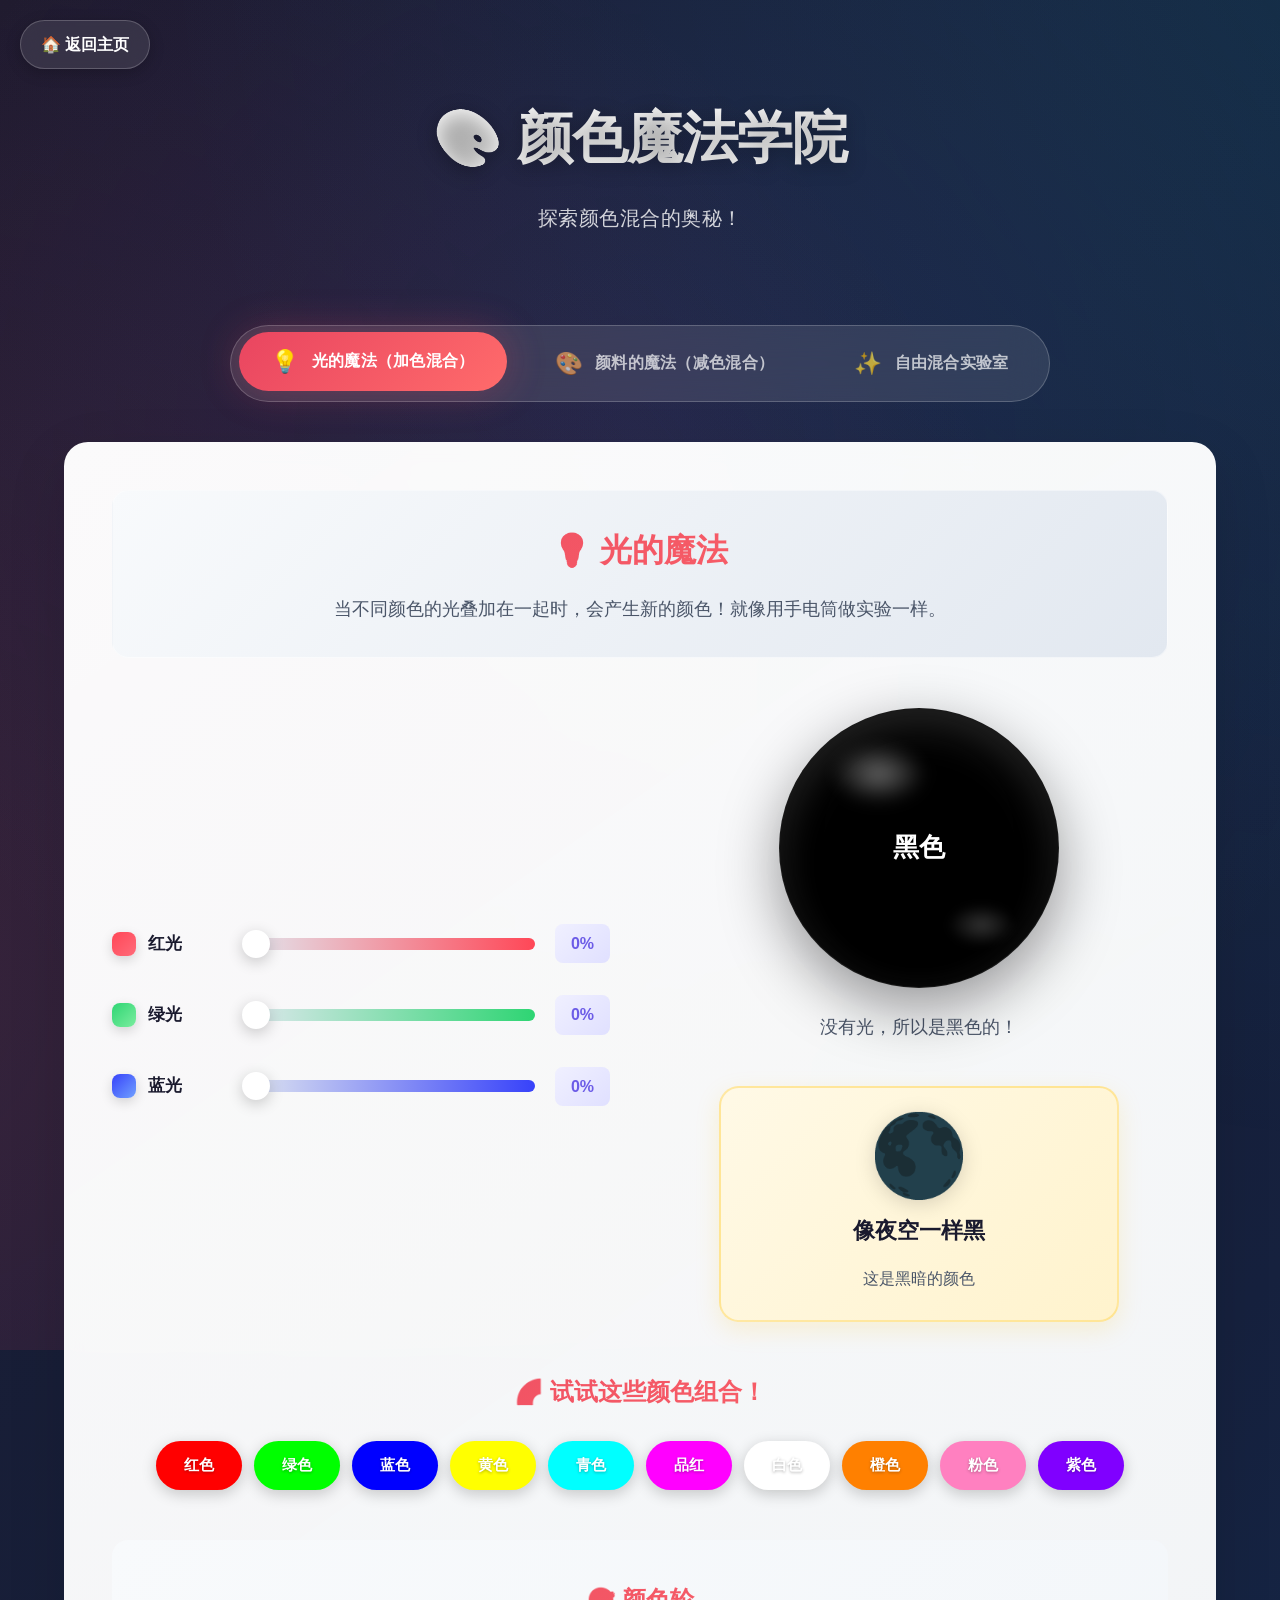
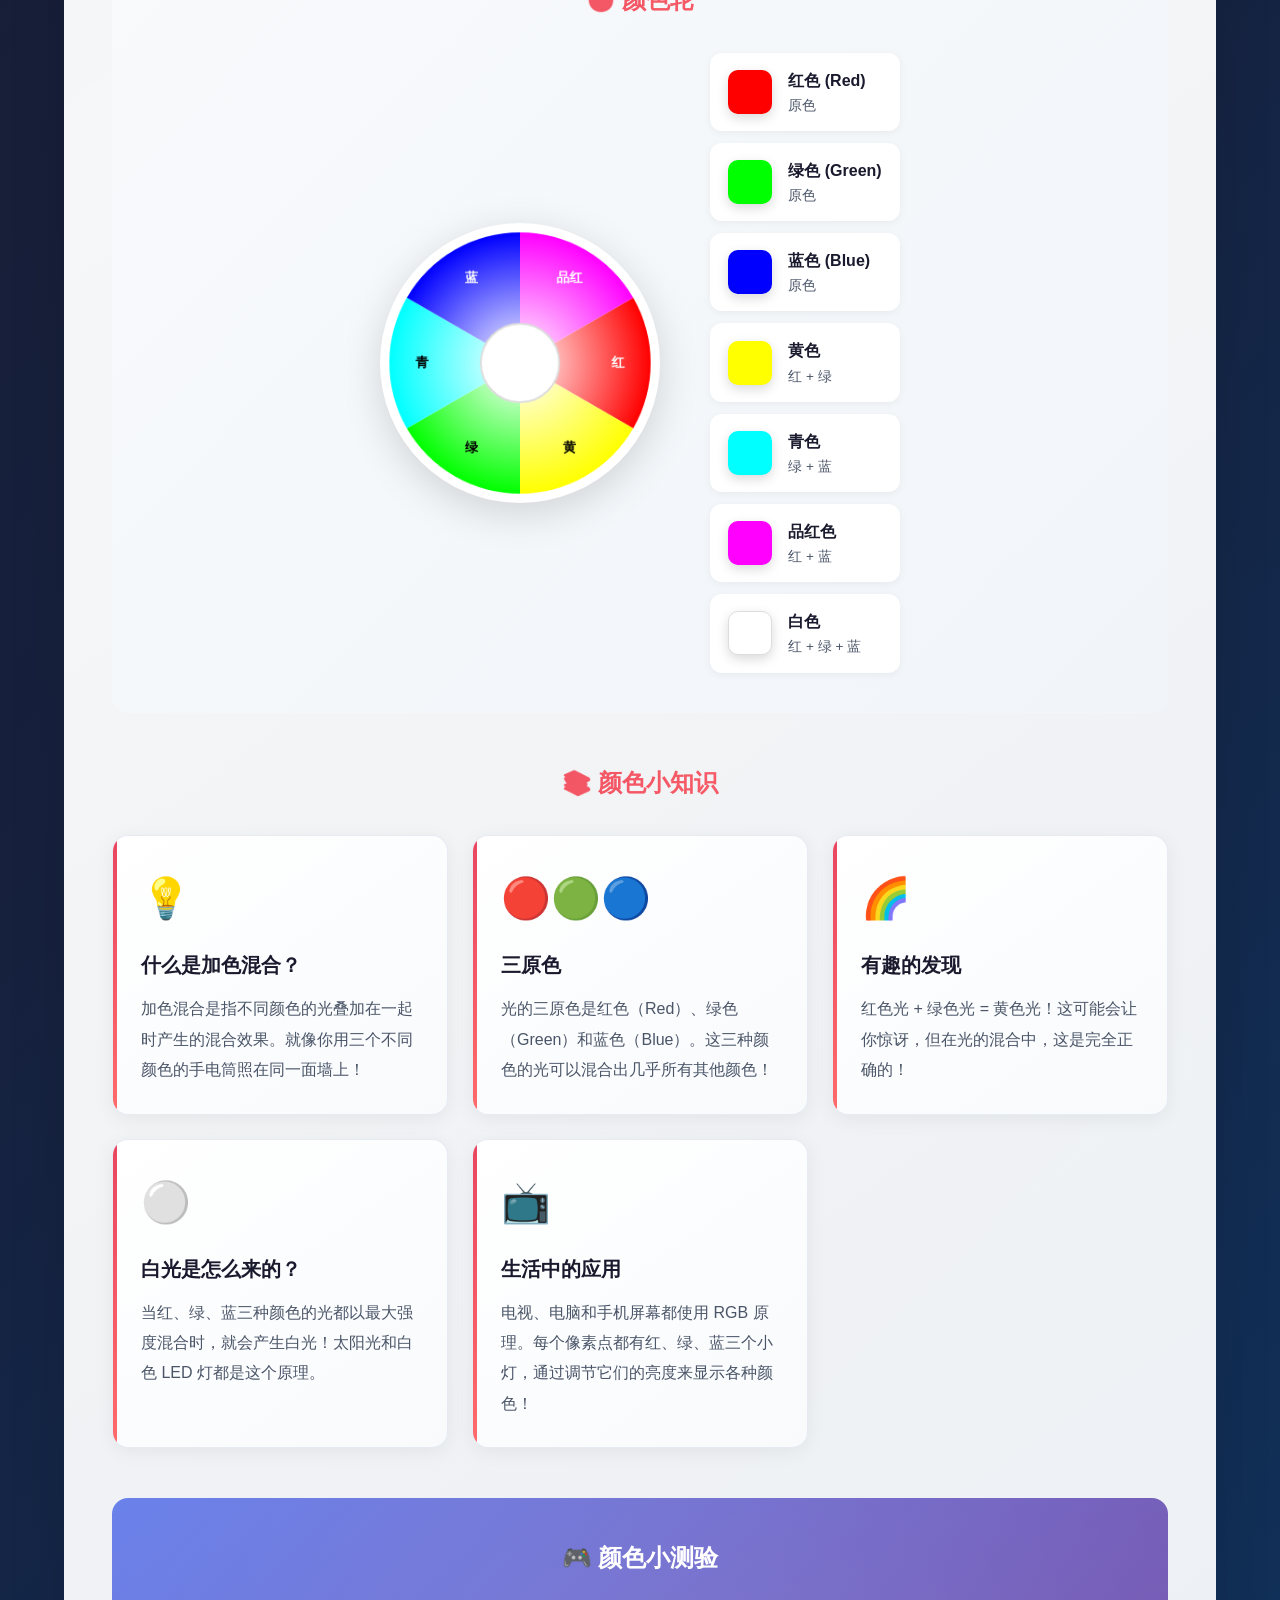
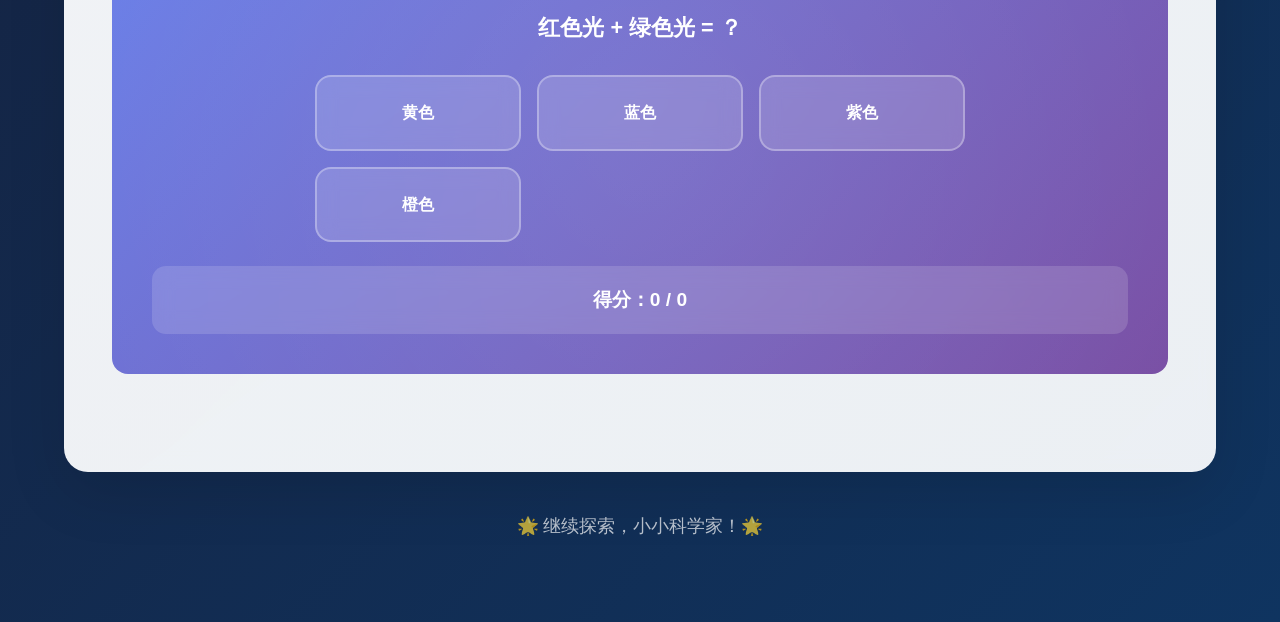
==== commit c2597f7b: "Optimize UI and add navigation back buttons" ====
--- a/color_mixing/index.html
+++ b/color_mixing/index.html
@@ -7,6 +7,7 @@
     <link rel="stylesheet" href="styles.css">
 </head>
 <body>
+    <a href="../index.html" class="back-btn">🏠 返回主页</a>
     <div class="container">
         <!-- 头部 -->
         <header class="header">
--- a/color_mixing/styles.css
+++ b/color_mixing/styles.css
@@ -32,6 +32,33 @@
     color: var(--text-primary);
     line-height: 1.7;
     overflow-x: hidden;
+}
+
+.back-btn {
+    position: fixed;
+    top: 20px;
+    left: 20px;
+    display: inline-flex;
+    align-items: center;
+    gap: 8px;
+    padding: 10px 20px;
+    background: rgba(255, 255, 255, 0.1);
+    backdrop-filter: blur(10px);
+    -webkit-backdrop-filter: blur(10px);
+    border: 1px solid rgba(255, 255, 255, 0.2);
+    border-radius: 30px;
+    color: #fff;
+    text-decoration: none;
+    font-weight: 600;
+    transition: all 0.3s ease;
+    z-index: 1000;
+    box-shadow: 0 4px 15px rgba(0,0,0,0.2);
+}
+
+.back-btn:hover {
+    background: rgba(255, 255, 255, 0.2);
+    transform: translateY(-2px);
+    box-shadow: 0 6px 20px rgba(0,0,0,0.3);
 }
 
 /* 背景装饰 */
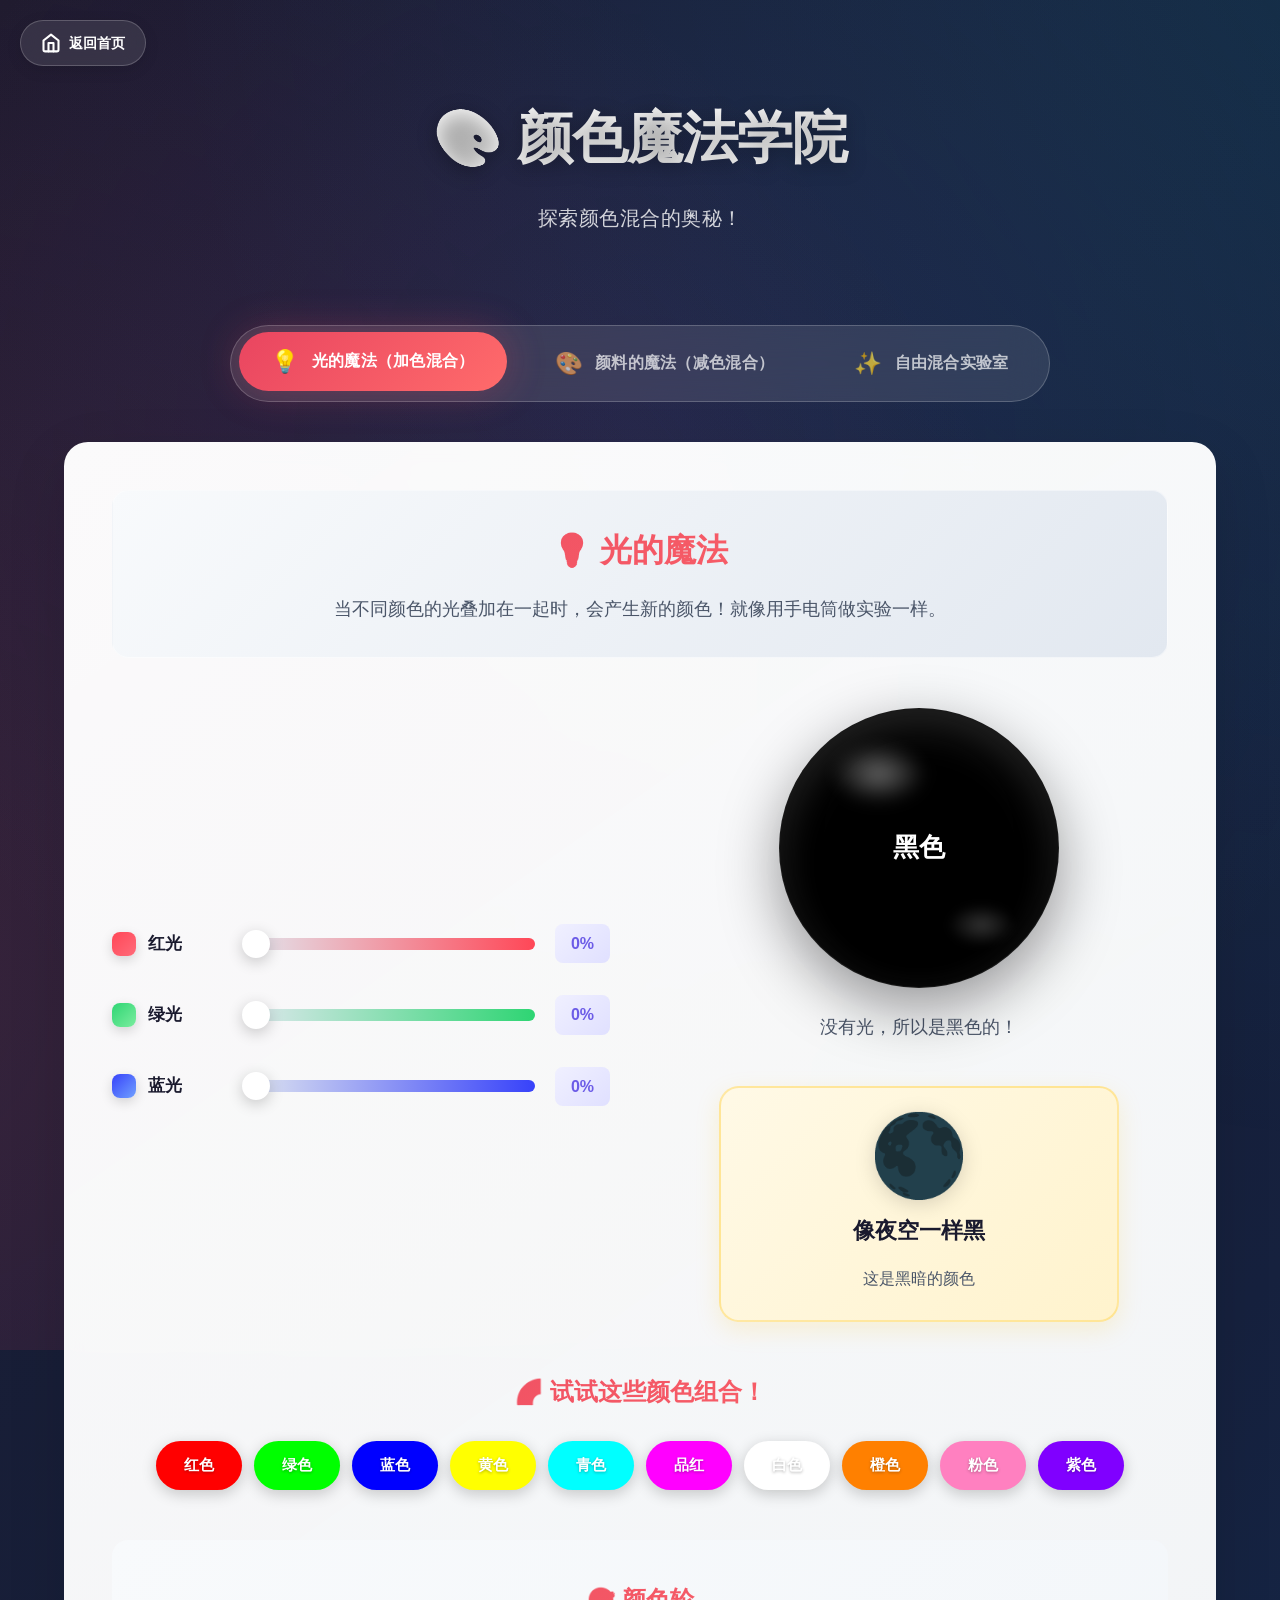
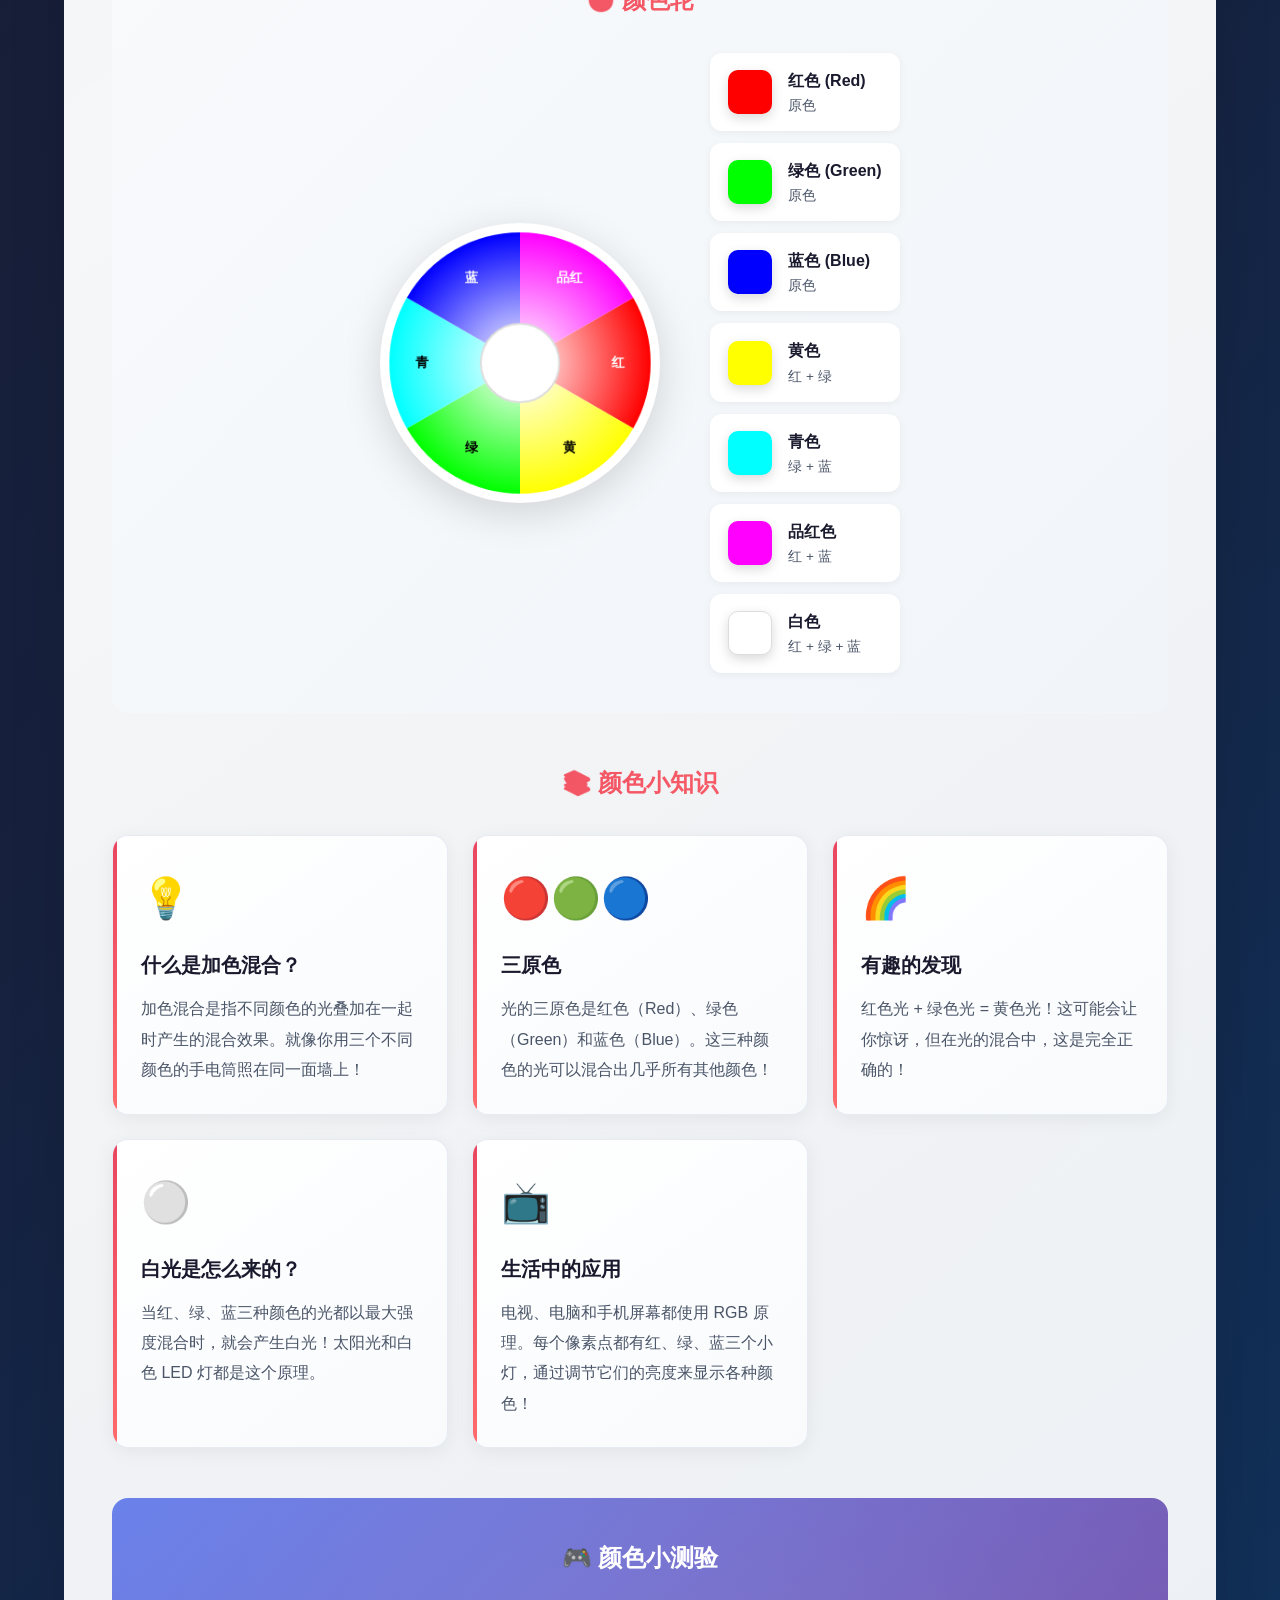
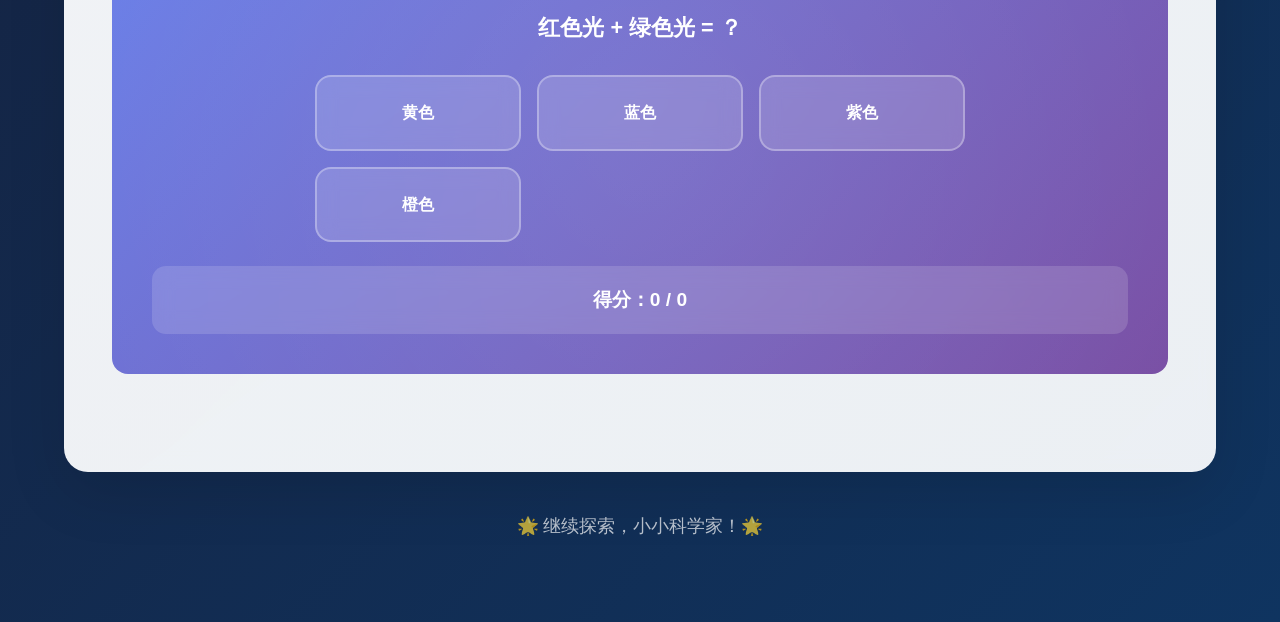
==== commit 57503224: "UI Optimization: Premium redesign, added glassmorphism, consistent navigation, and re-added .gitigno" ====
--- a/color_mixing/index.html
+++ b/color_mixing/index.html
@@ -4,11 +4,45 @@
     <meta charset="UTF-8">
     <meta name="viewport" content="width=device-width, initial-scale=1.0">
     <title>颜色魔法学院 - 儿童颜色混合实验室</title>
+    <link rel="preconnect" href="https://fonts.googleapis.com">
+    <link rel="preconnect" href="https://fonts.gstatic.com" crossorigin>
+    <link href="https://fonts.googleapis.com/css2?family=Outfit:wght@400;600;800&display=swap" rel="stylesheet">
     <link rel="stylesheet" href="styles.css">
+    <style>
+        .home-btn {
+            position: fixed;
+            top: 20px;
+            left: 20px;
+            z-index: 1000;
+            display: flex;
+            align-items: center;
+            gap: 8px;
+            padding: 10px 20px;
+            background: rgba(255, 255, 255, 0.1);
+            backdrop-filter: blur(10px);
+            border: 1px solid rgba(255, 255, 255, 0.2);
+            border-radius: 30px;
+            color: #fff;
+            text-decoration: none;
+            font-family: 'Outfit', sans-serif;
+            font-weight: 600;
+            font-size: 0.9rem;
+            transition: all 0.3s cubic-bezier(0.4, 0, 0.2, 1);
+            box-shadow: 0 4px 15px rgba(0,0,0,0.1);
+        }
+        .home-btn:hover {
+            background: rgba(255, 255, 255, 0.2);
+            transform: translateX(5px);
+        }
+    </style>
 </head>
 <body>
-    <a href="../index.html" class="back-btn">🏠 返回主页</a>
     <div class="container">
+        <!-- 返回首页按钮 -->
+        <a href="../index.html" class="home-btn">
+            <svg width="20" height="20" viewBox="0 0 24 24" fill="none" stroke="currentColor" stroke-width="2.5" stroke-linecap="round" stroke-linejoin="round"><path d="M3 9l9-7 9 7v11a2 2 0 0 1-2 2H5a2 2 0 0 1-2-2z"></path><polyline points="9 22 9 12 15 12 15 22"></polyline></svg>
+            返回首页
+        </a>
         <!-- 头部 -->
         <header class="header">
             <h1>🎨 颜色魔法学院</h1>
--- a/color_mixing/styles.css
+++ b/color_mixing/styles.css
@@ -34,33 +34,6 @@
     overflow-x: hidden;
 }
 
-.back-btn {
-    position: fixed;
-    top: 20px;
-    left: 20px;
-    display: inline-flex;
-    align-items: center;
-    gap: 8px;
-    padding: 10px 20px;
-    background: rgba(255, 255, 255, 0.1);
-    backdrop-filter: blur(10px);
-    -webkit-backdrop-filter: blur(10px);
-    border: 1px solid rgba(255, 255, 255, 0.2);
-    border-radius: 30px;
-    color: #fff;
-    text-decoration: none;
-    font-weight: 600;
-    transition: all 0.3s ease;
-    z-index: 1000;
-    box-shadow: 0 4px 15px rgba(0,0,0,0.2);
-}
-
-.back-btn:hover {
-    background: rgba(255, 255, 255, 0.2);
-    transform: translateY(-2px);
-    box-shadow: 0 6px 20px rgba(0,0,0,0.3);
-}
-
 /* 背景装饰 */
 body::before {
     content: '';
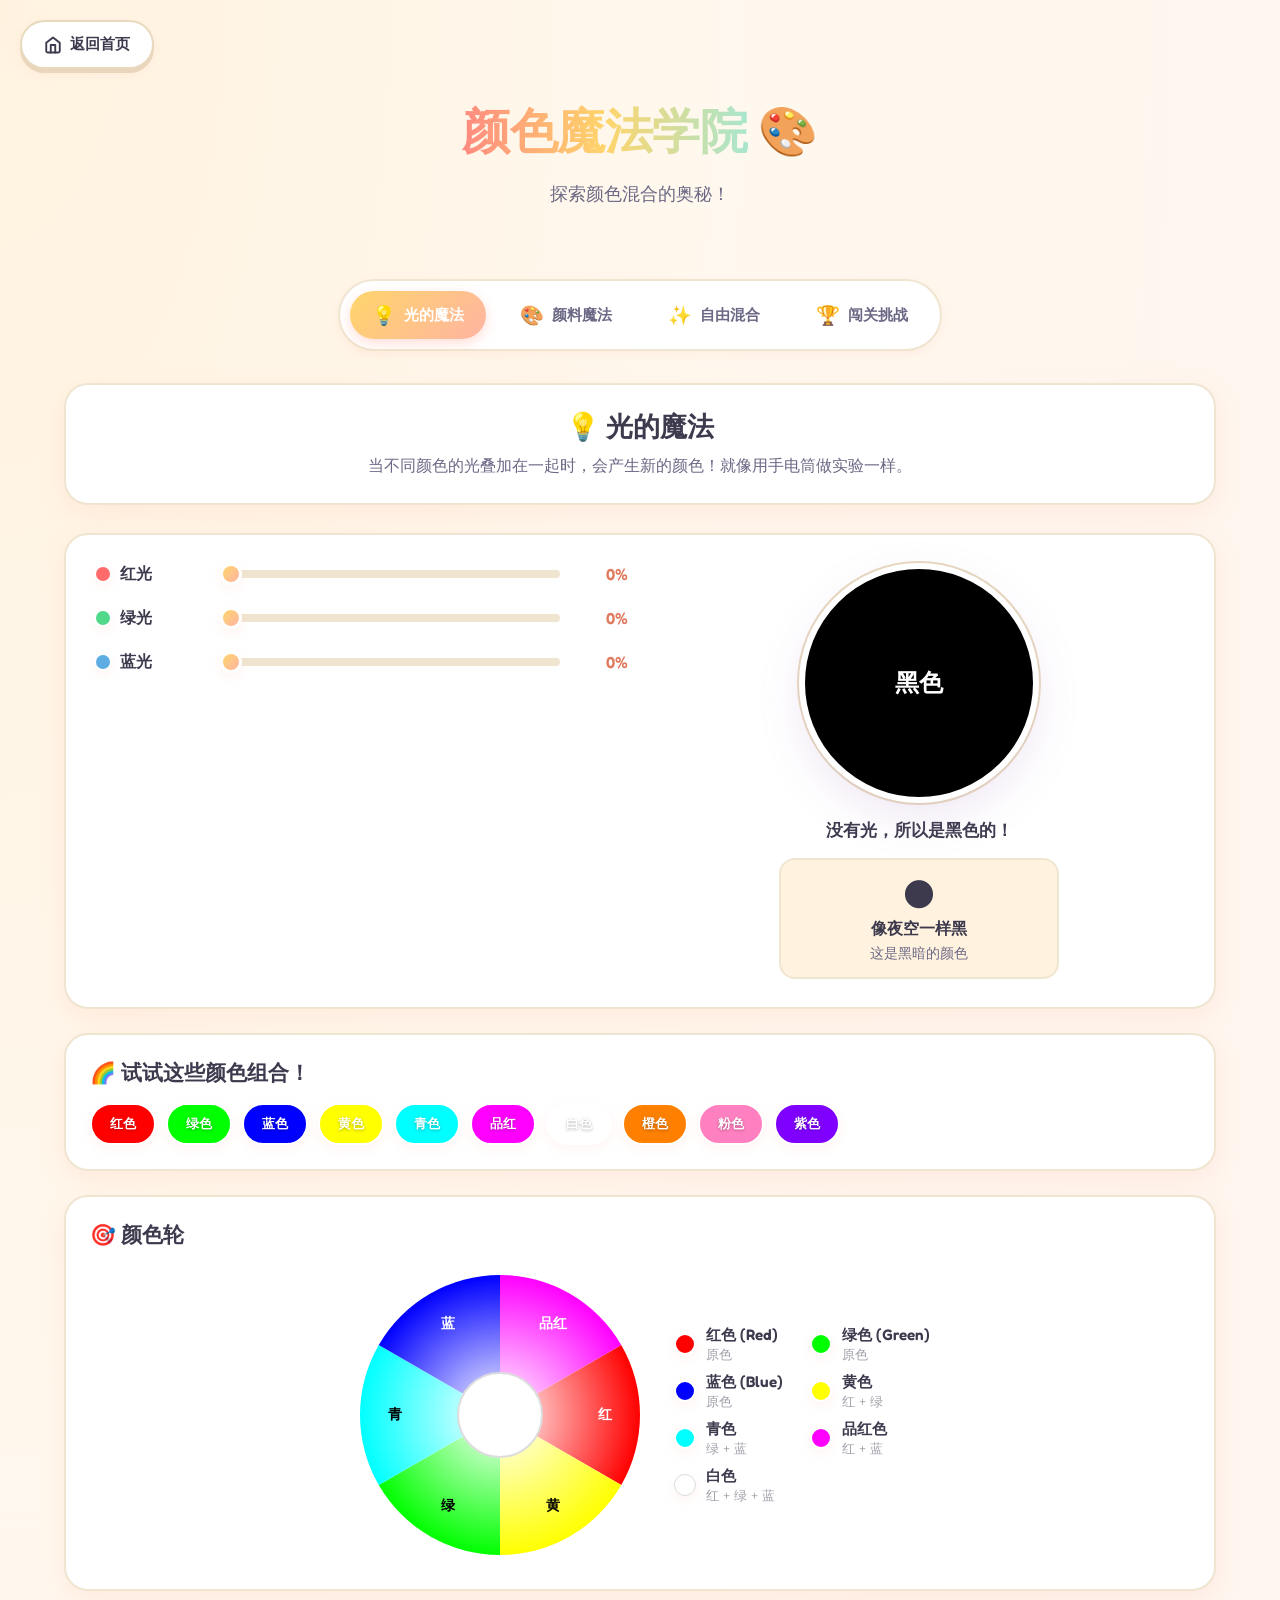
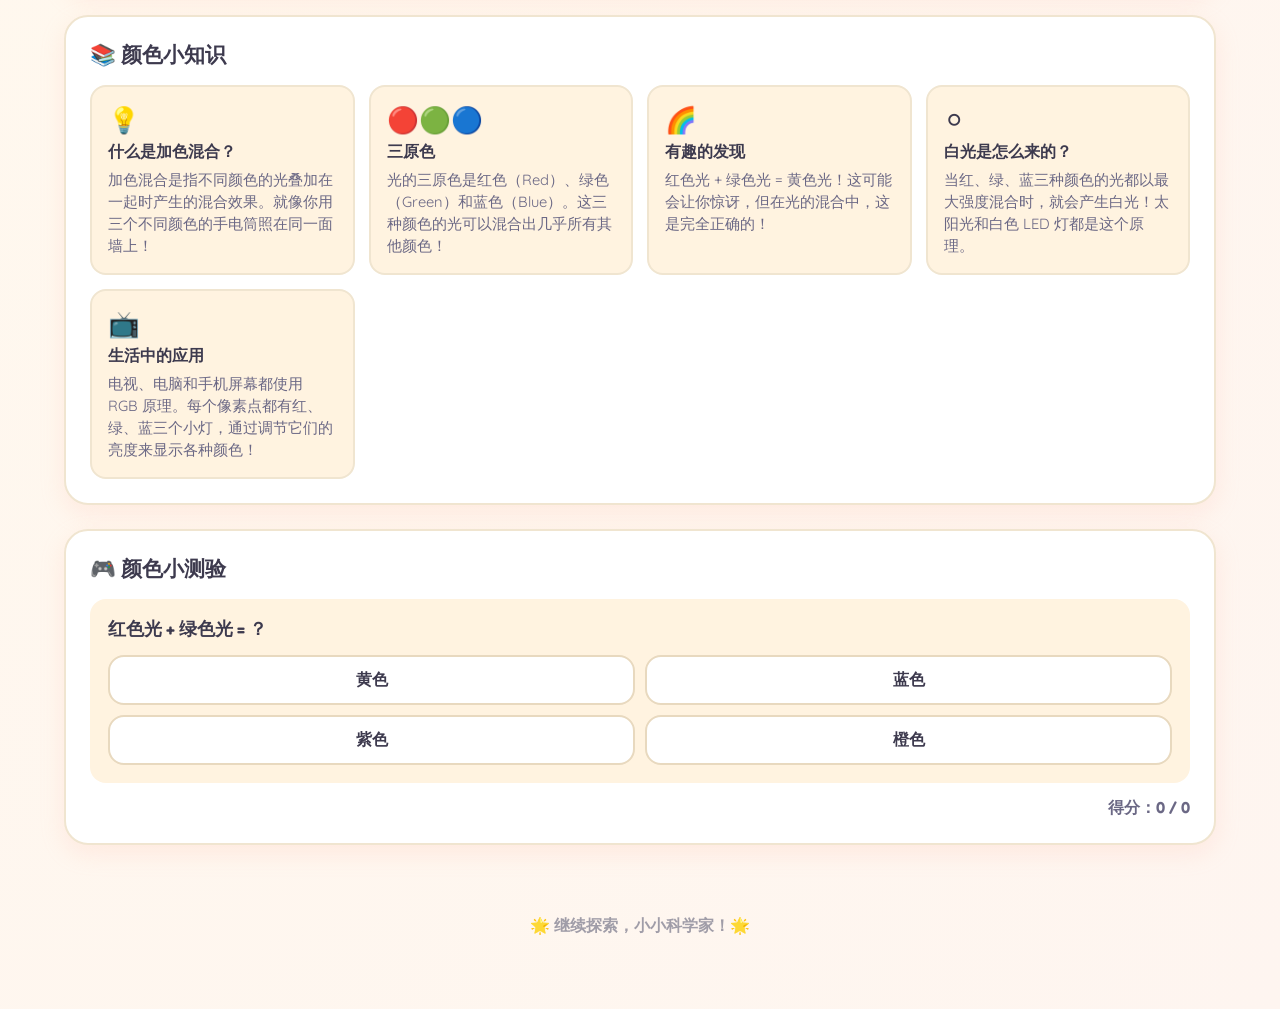
==== commit 2f0065cf: "feat: 全量重构 UI 为明亮儿童风 + 4 游戏玩法升级 - 新增 shared/theme.css 统一设计 token（奶油底 + 5 色糖果点缀） - 主页：圆形头像 + emoji 围绕" ====
--- a/color_mixing/index.html
+++ b/color_mixing/index.html
@@ -4,48 +4,22 @@
     <meta charset="UTF-8">
     <meta name="viewport" content="width=device-width, initial-scale=1.0">
     <title>颜色魔法学院 - 儿童颜色混合实验室</title>
-    <link rel="preconnect" href="https://fonts.googleapis.com">
-    <link rel="preconnect" href="https://fonts.gstatic.com" crossorigin>
-    <link href="https://fonts.googleapis.com/css2?family=Outfit:wght@400;600;800&display=swap" rel="stylesheet">
+    <link rel="stylesheet" href="../shared/theme.css">
     <link rel="stylesheet" href="styles.css">
-    <style>
-        .home-btn {
-            position: fixed;
-            top: 20px;
-            left: 20px;
-            z-index: 1000;
-            display: flex;
-            align-items: center;
-            gap: 8px;
-            padding: 10px 20px;
-            background: rgba(255, 255, 255, 0.1);
-            backdrop-filter: blur(10px);
-            border: 1px solid rgba(255, 255, 255, 0.2);
-            border-radius: 30px;
-            color: #fff;
-            text-decoration: none;
-            font-family: 'Outfit', sans-serif;
-            font-weight: 600;
-            font-size: 0.9rem;
-            transition: all 0.3s cubic-bezier(0.4, 0, 0.2, 1);
-            box-shadow: 0 4px 15px rgba(0,0,0,0.1);
-        }
-        .home-btn:hover {
-            background: rgba(255, 255, 255, 0.2);
-            transform: translateX(5px);
-        }
-    </style>
 </head>
 <body>
+    <div class="clouds-bg"></div>
+
+    <!-- 返回首页按钮（使用共享组件） -->
+    <a class="home-btn" href="../index.html">
+        <svg viewBox="0 0 24 24" fill="none" stroke="currentColor" stroke-width="2.5" stroke-linecap="round" stroke-linejoin="round"><path d="M3 9l9-7 9 7v11a2 2 0 0 1-2 2H5a2 2 0 0 1-2-2z"></path><polyline points="9 22 9 12 15 12 15 22"></polyline></svg>
+        返回首页
+    </a>
+
     <div class="container">
-        <!-- 返回首页按钮 -->
-        <a href="../index.html" class="home-btn">
-            <svg width="20" height="20" viewBox="0 0 24 24" fill="none" stroke="currentColor" stroke-width="2.5" stroke-linecap="round" stroke-linejoin="round"><path d="M3 9l9-7 9 7v11a2 2 0 0 1-2 2H5a2 2 0 0 1-2-2z"></path><polyline points="9 22 9 12 15 12 15 22"></polyline></svg>
-            返回首页
-        </a>
         <!-- 头部 -->
         <header class="header">
-            <h1>🎨 颜色魔法学院</h1>
+            <h1><span class="text-rainbow">颜色魔法学院</span> 🎨</h1>
             <p class="subtitle">探索颜色混合的奥秘！</p>
         </header>
 
@@ -53,15 +27,19 @@
         <nav class="mode-selector">
             <button class="mode-btn active" data-mode="additive">
                 <span class="icon">💡</span>
-                <span>光的魔法（加色混合）</span>
+                <span>光的魔法</span>
             </button>
             <button class="mode-btn" data-mode="subtractive">
                 <span class="icon">🎨</span>
-                <span>颜料的魔法（减色混合）</span>
+                <span>颜料魔法</span>
             </button>
             <button class="mode-btn" data-mode="custom">
                 <span class="icon">✨</span>
-                <span>自由混合实验室</span>
+                <span>自由混合</span>
+            </button>
+            <button class="mode-btn" data-mode="challenge">
+                <span class="icon">🏆</span>
+                <span>闯关挑战</span>
             </button>
         </nav>
 
@@ -75,8 +53,8 @@
                 </div>
             </section>
 
-            <!-- 实验区域 -->
-            <section class="lab-section">
+            <!-- 实验区域（加色/减色/自由混合） -->
+            <section class="lab-section" id="lab-section">
                 <div class="lab-container">
                     <!-- 颜色选择器 -->
                     <div class="color-controls" id="standard-controls">
@@ -85,27 +63,27 @@
                                 <span class="color-dot red"></span>
                                 <span id="red-label">红光</span>
                             </label>
-                            <input type="range" id="red-slider" class="color-slider" 
+                            <input type="range" id="red-slider" class="color-slider"
                                    min="0" max="100" value="0" data-color="red">
                             <span class="slider-value" id="red-value">0%</span>
                         </div>
-                        
+
                         <div class="color-slider-group">
                             <label class="color-label">
                                 <span class="color-dot green"></span>
                                 <span id="green-label">绿光</span>
                             </label>
-                            <input type="range" id="green-slider" class="color-slider" 
+                            <input type="range" id="green-slider" class="color-slider"
                                    min="0" max="100" value="0" data-color="green">
                             <span class="slider-value" id="green-value">0%</span>
                         </div>
-                        
+
                         <div class="color-slider-group">
                             <label class="color-label">
                                 <span class="color-dot blue"></span>
                                 <span id="blue-label">蓝光</span>
                             </label>
-                            <input type="range" id="blue-slider" class="color-slider" 
+                            <input type="range" id="blue-slider" class="color-slider"
                                    min="0" max="100" value="0" data-color="blue">
                             <span class="slider-value" id="blue-value">0%</span>
                         </div>
@@ -115,8 +93,7 @@
                     <div class="custom-controls hidden" id="custom-controls">
                         <div class="custom-mix-container">
                             <h3 class="custom-title">🎨 颜色混合实验室</h3>
-                            
-                            <!-- 颜色数量选择 -->
+
                             <div class="color-count-selector">
                                 <button class="color-count-btn active" data-count="2">
                                     <span class="count-icon">🎨</span>
@@ -127,8 +104,7 @@
                                     <span>三种颜色混合</span>
                                 </button>
                             </div>
-                            
-                            <!-- 颜色 A -->
+
                             <div class="color-picker-group">
                                 <div class="color-picker-row">
                                     <label class="custom-label color-a-label">
@@ -139,14 +115,13 @@
                                 </div>
                                 <div class="mix-ratio-control">
                                     <span class="ratio-label">比例</span>
-                                    <input type="range" id="ratio-a-slider" class="ratio-slider" 
+                                    <input type="range" id="ratio-a-slider" class="ratio-slider"
                                            min="0" max="100" value="50">
                                     <span class="ratio-value" id="ratio-a-value">50%</span>
                                 </div>
                                 <div class="color-preview-large" id="color-a-preview" style="background: #ffff00"></div>
                             </div>
 
-                            <!-- 颜色 B -->
                             <div class="color-picker-group">
                                 <div class="color-picker-row">
                                     <label class="custom-label color-b-label">
@@ -157,14 +132,13 @@
                                 </div>
                                 <div class="mix-ratio-control">
                                     <span class="ratio-label">比例</span>
-                                    <input type="range" id="ratio-b-slider" class="ratio-slider" 
+                                    <input type="range" id="ratio-b-slider" class="ratio-slider"
                                            min="0" max="100" value="50">
                                     <span class="ratio-value" id="ratio-b-value">50%</span>
                                 </div>
                                 <div class="color-preview-large" id="color-b-preview" style="background: #000000"></div>
                             </div>
 
-                            <!-- 颜色 C -->
                             <div class="color-picker-group hidden" id="color-c-group">
                                 <div class="color-picker-row">
                                     <label class="custom-label color-c-label">
@@ -175,26 +149,24 @@
                                 </div>
                                 <div class="mix-ratio-control">
                                     <span class="ratio-label">比例</span>
-                                    <input type="range" id="ratio-c-slider" class="ratio-slider" 
+                                    <input type="range" id="ratio-c-slider" class="ratio-slider"
                                            min="0" max="100" value="0">
                                     <span class="ratio-value" id="ratio-c-value">0%</span>
                                 </div>
                                 <div class="color-preview-large" id="color-c-preview" style="background: #ffffff"></div>
                             </div>
 
-                            <!-- 混合符号 -->
                             <div class="mix-formula">
                                 <span class="formula-text">混合公式：</span>
                                 <span class="formula-colors">
-                                    <span class="formula-color-dot" id="formula-dot-a"></span> + 
-                                    <span class="formula-color-dot" id="formula-dot-b"></span> + 
+                                    <span class="formula-color-dot" id="formula-dot-a"></span> +
+                                    <span class="formula-color-dot" id="formula-dot-b"></span> +
                                     <span class="formula-color-dot" id="formula-dot-c"></span>
                                 </span>
                                 <span class="formula-arrow">→</span>
                                 <span class="formula-result" id="formula-result-dot"></span>
                             </div>
 
-                            <!-- 混合模式选择 -->
                             <div class="blend-mode-selector">
                                 <span>混合模式：</span>
                                 <select id="blend-mode-select" class="blend-select">
@@ -214,15 +186,13 @@
                             <div class="overlay-text" id="result-color-name">黑色</div>
                         </div>
                         <p class="mixing-result" id="mixing-result">调整滑块来混合颜色！</p>
-                        
-                        <!-- 生活物品匹配显示 -->
+
                         <div class="real-world-match" id="real-world-match">
                             <div class="match-emoji" id="match-emoji">🌑</div>
                             <div class="match-name" id="match-name">像夜空一样黑</div>
                             <div class="match-description" id="match-description">这是黑暗的颜色</div>
                         </div>
-                        
-                        <!-- 自定义模式下的额外信息 -->
+
                         <div class="custom-result-info hidden" id="custom-result-info">
                             <div class="result-formula" id="result-formula"></div>
                             <div class="color-values" id="color-values"></div>
@@ -231,12 +201,52 @@
                 </div>
             </section>
 
+            <!-- 闯关挑战模式 -->
+            <section class="challenge-section hidden" id="challenge-section">
+                <!-- 关卡列表 -->
+                <div class="challenge-levels" id="challenge-levels">
+                    <div class="challenge-stats" id="challenge-stats"></div>
+                    <div class="achievement-badge hidden" id="achievement-badge">
+                        <div class="badge-icon">🏅</div>
+                        <div class="badge-title">调色大师</div>
+                        <div class="badge-desc">你完成了所有关卡！</div>
+                    </div>
+                    <div class="level-grid" id="level-grid"></div>
+                </div>
+
+                <!-- 关卡游戏界面 -->
+                <div class="challenge-play hidden" id="challenge-play">
+                    <button class="challenge-back btn btn-secondary" id="challenge-back">← 返回关卡</button>
+                    <div class="challenge-header">
+                        <h3 id="challenge-level-title">关卡 1 · 暖暖橙</h3>
+                        <p id="challenge-level-hint">混合红色和黄色，调出目标颜色！</p>
+                    </div>
+                    <div class="challenge-swatches">
+                        <div class="swatch-box">
+                            <div class="swatch-label">目标颜色</div>
+                            <div class="target-swatch" id="target-swatch"></div>
+                            <div class="swatch-hex" id="target-hex">#FF8C42</div>
+                        </div>
+                        <div class="vs-label">VS</div>
+                        <div class="swatch-box">
+                            <div class="swatch-label">你的颜色</div>
+                            <div class="current-swatch" id="current-swatch"></div>
+                            <div class="swatch-hex" id="current-hex">#000000</div>
+                        </div>
+                    </div>
+                    <div class="channel-controls" id="channel-controls"></div>
+                    <div class="challenge-actions">
+                        <button class="btn btn-secondary" id="challenge-reset">🔄 重置</button>
+                        <button class="btn btn-primary" id="challenge-submit">✨ 提交答案</button>
+                    </div>
+                    <div class="challenge-result hidden" id="challenge-result"></div>
+                </div>
+            </section>
+
             <!-- 预设颜色按钮 -->
             <section class="preset-section" id="preset-section">
                 <h3>🌈 试试这些颜色组合！</h3>
-                <div class="preset-buttons" id="preset-buttons">
-                    <!-- 由 JavaScript 动态生成 -->
-                </div>
+                <div class="preset-buttons" id="preset-buttons"></div>
             </section>
 
             <!-- 颜色轮 -->
@@ -244,18 +254,14 @@
                 <h3>🎯 颜色轮</h3>
                 <div class="color-wheel-container">
                     <canvas id="color-wheel" width="300" height="300"></canvas>
-                    <div class="color-wheel-legend" id="color-legend">
-                        <!-- 由 JavaScript 动态生成 -->
-                    </div>
+                    <div class="color-wheel-legend" id="color-legend"></div>
                 </div>
             </section>
 
             <!-- 知识卡片 -->
             <section class="knowledge-section" id="knowledge-section">
                 <h3>📚 颜色小知识</h3>
-                <div class="knowledge-cards" id="knowledge-cards">
-                    <!-- 由 JavaScript 动态生成 -->
-                </div>
+                <div class="knowledge-cards" id="knowledge-cards"></div>
             </section>
 
             <!-- 小测验 -->
@@ -277,6 +283,9 @@
         </footer>
     </div>
 
+    <!-- 庆祝彩花容器 -->
+    <div class="confetti-container" id="confetti-container"></div>
+
     <script src="script.js"></script>
 </body>
-</html>+</html>
--- a/shared/theme.css
+++ b/shared/theme.css
@@ -0,0 +1,264 @@
+/* ===========================================================
+   11_Game · 共享设计系统（明亮儿童风）
+   - 奶油底 + 蜜桃/薄荷/天蓝/向日葵 4 色点缀
+   - 大圆角 + 柔和阴影 + 手绘感
+   =========================================================== */
+
+@import url('https://fonts.googleapis.com/css2?family=Quicksand:wght@400;500;600;700&family=Fredoka:wght@400;500;600;700&display=swap');
+
+:root {
+  /* 背景 */
+  --bg-cream: #fff8ee;
+  --bg-soft:  #fff3e0;
+  --bg-card:  #ffffff;
+  --bg-hover: #fffaf0;
+
+  /* 主色（柔和糖果色）*/
+  --c-peach:  #ffb4a2;   /* 蜜桃粉 */
+  --c-mint:   #a8e6cf;   /* 薄荷绿 */
+  --c-sky:    #a0d8f1;   /* 天空蓝 */
+  --c-sun:    #ffd56b;   /* 向日葵黄 */
+  --c-grape:  #c5a3ff;   /* 葡萄紫 */
+  --c-coral:  #ff8a80;   /* 珊瑚红 */
+
+  /* 深色（用于文字与对比）*/
+  --c-peach-d: #e07a5f;
+  --c-mint-d:  #4caf85;
+  --c-sky-d:   #4f9bd1;
+  --c-sun-d:   #e8a93e;
+  --c-grape-d: #8b5fbf;
+
+  /* 文字 */
+  --text-1: #3d3a4e;     /* 主文字 */
+  --text-2: #6b6885;
+  --text-3: #a09da8;
+  --text-on-color: #ffffff;
+
+  /* 边框/分割 */
+  --border:   #f0e5d0;
+  --border-2: #e8d9bf;
+
+  /* 阴影（柔和、有体积）*/
+  --shadow-sm:  0 4px 12px rgba(255, 180, 162, 0.15);
+  --shadow-md:  0 8px 24px rgba(255, 180, 162, 0.2);
+  --shadow-lg:  0 16px 40px rgba(180, 140, 200, 0.18);
+  --shadow-pop: 0 6px 0 rgba(0,0,0,0.08);  /* 卡通描边阴影 */
+
+  /* 圆角 */
+  --r-sm:  10px;
+  --r-md:  16px;
+  --r-lg:  24px;
+  --r-xl:  32px;
+  --r-pill: 999px;
+
+  /* 字体 */
+  --font-display: 'Fredoka', 'Quicksand', system-ui, sans-serif;
+  --font-body:    'Quicksand', system-ui, sans-serif;
+
+  /* 渐变 */
+  --grad-warm:   linear-gradient(135deg, #ffd56b 0%, #ffb4a2 100%);
+  --grad-cool:   linear-gradient(135deg, #a8e6cf 0%, #a0d8f1 100%);
+  --grad-sweet:  linear-gradient(135deg, #ffb4a2 0%, #c5a3ff 100%);
+  --grad-rainbow:linear-gradient(90deg, #ff8a80 0%, #ffd56b 25%, #a8e6cf 50%, #a0d8f1 75%, #c5a3ff 100%);
+  --grad-bg:     radial-gradient(ellipse at top left, #fff3e0 0%, #fff8ee 40%, #fef5f0 100%);
+}
+
+* { box-sizing: border-box; }
+
+html, body {
+  margin: 0;
+  padding: 0;
+  font-family: var(--font-body);
+  color: var(--text-1);
+  background: var(--grad-bg);
+  -webkit-font-smoothing: antialiased;
+}
+
+/* ----------- 装饰背景：浮动云朵（可选添加 .clouds-bg） ----------- */
+.clouds-bg {
+  position: fixed; inset: 0; z-index: -1; overflow: hidden;
+  pointer-events: none;
+}
+.clouds-bg::before,
+.clouds-bg::after {
+  content: '';
+  position: absolute;
+  border-radius: 50%;
+  filter: blur(60px);
+  opacity: 0.5;
+  animation: cloud-drift 20s ease-in-out infinite alternate;
+}
+.clouds-bg::before {
+  width: 480px; height: 480px;
+  top: -120px; left: -100px;
+  background: radial-gradient(circle, var(--c-peach), transparent 70%);
+}
+.clouds-bg::after {
+  width: 540px; height: 540px;
+  bottom: -160px; right: -120px;
+  background: radial-gradient(circle, var(--c-sky), transparent 70%);
+  animation-delay: -8s;
+}
+@keyframes cloud-drift {
+  from { transform: translate(0,0) scale(1); }
+  to   { transform: translate(40px, 30px) scale(1.1); }
+}
+
+/* ----------- 共享：返回首页按钮 ----------- */
+.home-btn {
+  position: fixed;
+  top: 20px; left: 20px;
+  z-index: 1000;
+  display: inline-flex;
+  align-items: center;
+  gap: 8px;
+  padding: 12px 22px;
+  background: var(--bg-card);
+  border: 2px solid var(--border-2);
+  border-radius: var(--r-pill);
+  color: var(--text-1);
+  text-decoration: none;
+  font-family: var(--font-display);
+  font-weight: 600;
+  font-size: 0.95rem;
+  box-shadow: var(--shadow-sm), 0 4px 0 var(--border-2);
+  transition: transform 0.2s cubic-bezier(.34,1.56,.64,1), box-shadow 0.2s;
+}
+.home-btn:hover {
+  transform: translateY(-2px);
+  box-shadow: var(--shadow-md), 0 6px 0 var(--border-2);
+}
+.home-btn:active {
+  transform: translateY(2px);
+  box-shadow: var(--shadow-sm), 0 1px 0 var(--border-2);
+}
+.home-btn svg { width: 18px; height: 18px; }
+
+/* ----------- 通用按钮 ----------- */
+.btn {
+  display: inline-flex;
+  align-items: center;
+  justify-content: center;
+  gap: 8px;
+  padding: 12px 22px;
+  border: 2px solid transparent;
+  border-radius: var(--r-pill);
+  font-family: var(--font-display);
+  font-weight: 600;
+  font-size: 0.95rem;
+  cursor: pointer;
+  transition: transform 0.15s cubic-bezier(.34,1.56,.64,1), box-shadow 0.15s, background 0.15s;
+  user-select: none;
+}
+.btn-primary {
+  background: var(--grad-warm);
+  color: var(--text-on-color);
+  box-shadow: 0 4px 0 var(--c-peach-d), var(--shadow-md);
+}
+.btn-primary:hover { transform: translateY(-2px); box-shadow: 0 6px 0 var(--c-peach-d), var(--shadow-lg); }
+.btn-primary:active { transform: translateY(2px); box-shadow: 0 1px 0 var(--c-peach-d); }
+
+.btn-secondary {
+  background: var(--bg-card);
+  color: var(--text-1);
+  border-color: var(--border-2);
+  box-shadow: 0 4px 0 var(--border-2);
+}
+.btn-secondary:hover { transform: translateY(-2px); box-shadow: 0 6px 0 var(--border-2); }
+.btn-secondary:active { transform: translateY(2px); box-shadow: 0 1px 0 var(--border-2); }
+
+.btn-mint   { background: var(--c-mint);  color: var(--c-mint-d);  box-shadow: 0 4px 0 var(--c-mint-d); }
+.btn-sky    { background: var(--c-sky);   color: var(--c-sky-d);   box-shadow: 0 4px 0 var(--c-sky-d); }
+.btn-sun    { background: var(--c-sun);   color: var(--c-sun-d);   box-shadow: 0 4px 0 var(--c-sun-d); }
+.btn-grape  { background: var(--c-grape); color: var(--c-grape-d); box-shadow: 0 4px 0 var(--c-grape-d); }
+.btn-mint:hover, .btn-sky:hover, .btn-sun:hover, .btn-grape:hover { transform: translateY(-2px); }
+.btn-mint:active, .btn-sky:active, .btn-sun:active, .btn-grape:active { transform: translateY(2px); box-shadow: 0 1px 0 currentColor; }
+
+.btn-danger {
+  background: #ffe0e0;
+  color: var(--c-coral);
+  border-color: #ffc0c0;
+  box-shadow: 0 4px 0 #ffc0c0;
+}
+
+/* ----------- 卡片 ----------- */
+.card {
+  background: var(--bg-card);
+  border-radius: var(--r-lg);
+  border: 2px solid var(--border);
+  padding: 20px;
+  box-shadow: var(--shadow-md);
+}
+
+/* ----------- 标题 ----------- */
+.h-display {
+  font-family: var(--font-display);
+  font-weight: 700;
+  letter-spacing: -0.01em;
+  color: var(--text-1);
+}
+
+.text-rainbow {
+  background: var(--grad-rainbow);
+  background-size: 200% auto;
+  -webkit-background-clip: text;
+          background-clip: text;
+  -webkit-text-fill-color: transparent;
+  animation: rainbow-shift 6s linear infinite;
+}
+@keyframes rainbow-shift { to { background-position: 200% center; } }
+
+/* ----------- 输入框 ----------- */
+input[type="range"] {
+  -webkit-appearance: none;
+  appearance: none;
+  height: 8px;
+  background: var(--border);
+  border-radius: var(--r-pill);
+  outline: none;
+}
+input[type="range"]::-webkit-slider-thumb {
+  -webkit-appearance: none;
+  appearance: none;
+  width: 22px; height: 22px;
+  border-radius: 50%;
+  background: var(--grad-warm);
+  cursor: pointer;
+  border: 3px solid #fff;
+  box-shadow: var(--shadow-sm);
+  transition: transform 0.15s;
+}
+input[type="range"]::-webkit-slider-thumb:hover { transform: scale(1.15); }
+input[type="range"]::-moz-range-thumb {
+  width: 22px; height: 22px;
+  border-radius: 50%;
+  background: var(--c-peach);
+  cursor: pointer;
+  border: 3px solid #fff;
+  box-shadow: var(--shadow-sm);
+}
+
+/* ----------- 滚动条 ----------- */
+::-webkit-scrollbar { width: 10px; height: 10px; }
+::-webkit-scrollbar-track { background: transparent; }
+::-webkit-scrollbar-thumb { background: var(--border-2); border-radius: 5px; }
+::-webkit-scrollbar-thumb:hover { background: var(--c-peach); }
+
+/* ----------- 工具类 ----------- */
+.glow-peach { box-shadow: 0 0 30px rgba(255, 180, 162, 0.5); }
+.float-anim { animation: float 4s ease-in-out infinite; }
+@keyframes float {
+  0%,100% { transform: translateY(0); }
+  50%     { transform: translateY(-10px); }
+}
+.wiggle:hover { animation: wiggle 0.5s ease-in-out; }
+@keyframes wiggle {
+  0%,100% { transform: rotate(0); }
+  25%     { transform: rotate(-5deg); }
+  75%     { transform: rotate(5deg); }
+}
+
+/* ----------- 响应式 ----------- */
+@media (max-width: 768px) {
+  .home-btn { top: 12px; left: 12px; padding: 10px 16px; font-size: 0.85rem; }
+}
--- a/color_mixing/styles.css
+++ b/color_mixing/styles.css
@@ -1,1276 +1,798 @@
-/* 基础样式和变量 - 现代高级配色 */
-:root {
-    --primary-gradient: linear-gradient(135deg, #1a1a2e 0%, #16213e 50%, #0f3460 100%);
-    --accent-gradient: linear-gradient(135deg, #e94560 0%, #ff6b6b 100%);
-    --card-gradient: linear-gradient(145deg, rgba(255,255,255,0.98) 0%, rgba(248,250,252,0.95) 100%);
-    --glass-bg: rgba(255, 255, 255, 0.1);
-    --glass-border: rgba(255, 255, 255, 0.2);
-    --text-primary: #1a1a2e;
-    --text-secondary: #4a5568;
-    --accent-pink: #e94560;
-    --accent-coral: #ff6b6b;
-    --accent-teal: #00d9ff;
-    --accent-purple: #6c5ce7;
-    --shadow-soft: 0 10px 40px rgba(0, 0, 0, 0.08);
-    --shadow-medium: 0 20px 60px rgba(0, 0, 0, 0.12);
-    --shadow-glow: 0 0 40px rgba(233, 69, 96, 0.3);
-    --radius-lg: 24px;
-    --radius-md: 16px;
-    --radius-sm: 12px;
-}
-
-* {
-    margin: 0;
-    padding: 0;
-    box-sizing: border-box;
-}
-
-body {
-    font-family: -apple-system, BlinkMacSystemFont, 'SF Pro Display', 'Segoe UI', 'Microsoft YaHei', sans-serif;
-    background: var(--primary-gradient);
-    min-height: 100vh;
-    color: var(--text-primary);
-    line-height: 1.7;
-    overflow-x: hidden;
-}
-
-/* 背景装饰 */
-body::before {
-    content: '';
-    position: fixed;
-    top: -50%;
-    left: -50%;
-    width: 200%;
-    height: 200%;
-    background: 
-        radial-gradient(circle at 20% 80%, rgba(233, 69, 96, 0.15) 0%, transparent 50%),
-        radial-gradient(circle at 80% 20%, rgba(0, 217, 255, 0.1) 0%, transparent 50%),
-        radial-gradient(circle at 50% 50%, rgba(108, 92, 231, 0.1) 0%, transparent 50%);
-    pointer-events: none;
-    z-index: -1;
-}
-
+/* ===========================================================
+   颜色魔法学院 · 明亮儿童风样式
+   依赖 ../shared/theme.css 提供的 token
+   =========================================================== */
+
+/* 容器 */
 .container {
     max-width: 1200px;
     margin: 0 auto;
-    padding: 40px 24px;
-}
-
-/* 头部样式 - 玻璃态设计 */
+    padding: 80px 24px 40px;
+}
+
+/* ----------- 头部 ----------- */
 .header {
     text-align: center;
-    padding: 50px 20px;
-    position: relative;
-}
-
+    padding: 20px 16px 32px;
+}
 .header h1 {
-    font-size: 3.5rem;
-    font-weight: 800;
-    background: linear-gradient(135deg, #fff 0%, #f0f0f0 100%);
-    -webkit-background-clip: text;
-    -webkit-text-fill-color: transparent;
-    background-clip: text;
-    margin-bottom: 16px;
-    letter-spacing: -1px;
-    text-shadow: 0 4px 20px rgba(0, 0, 0, 0.3);
-    animation: float 3s ease-in-out infinite;
-}
-
-@keyframes float {
-    0%, 100% { transform: translateY(0); }
-    50% { transform: translateY(-8px); }
-}
-
+    font-family: var(--font-display);
+    font-size: 3rem;
+    font-weight: 700;
+    margin: 0 0 12px;
+    letter-spacing: -0.01em;
+    color: var(--text-1);
+}
 .header .subtitle {
-    font-size: 1.25rem;
-    color: rgba(255, 255, 255, 0.8);
-    font-weight: 400;
-    letter-spacing: 0.5px;
-}
-
-/* 模式选择器 - 胶囊式玻璃态 */
+    font-size: 1.1rem;
+    color: var(--text-2);
+    font-weight: 500;
+}
+
+/* ----------- 模式选择器 ----------- */
 .mode-selector {
     display: flex;
     justify-content: center;
+    gap: 12px;
+    margin: 24px auto 32px;
+    flex-wrap: wrap;
+    padding: 10px;
+    background: var(--bg-card);
+    border: 2px solid var(--border);
+    border-radius: var(--r-pill);
+    box-shadow: var(--shadow-sm);
+    width: fit-content;
+    max-width: 100%;
+}
+.mode-btn {
+    display: inline-flex;
+    align-items: center;
+    gap: 8px;
+    padding: 12px 22px;
+    border: none;
+    border-radius: var(--r-pill);
+    background: transparent;
+    color: var(--text-2);
+    font-family: var(--font-display);
+    font-weight: 600;
+    font-size: 0.95rem;
+    cursor: pointer;
+    transition: all 0.25s cubic-bezier(.34,1.56,.64,1);
+}
+.mode-btn:hover {
+    background: var(--bg-hover);
+    color: var(--text-1);
+    transform: translateY(-1px);
+}
+.mode-btn.active {
+    background: var(--grad-warm);
+    color: var(--text-on-color);
+    box-shadow: 0 4px 12px rgba(255, 180, 162, 0.45);
+}
+.mode-btn .icon { font-size: 1.2rem; }
+
+/* ----------- 介绍卡片 ----------- */
+.intro-section { margin: 16px 0 28px; }
+.intro-card {
+    background: var(--bg-card);
+    border: 2px solid var(--border);
+    border-radius: var(--r-lg);
+    padding: 24px 28px;
+    text-align: center;
+    box-shadow: var(--shadow-md);
+}
+.intro-card h2 {
+    font-family: var(--font-display);
+    font-size: 1.7rem;
+    margin: 0 0 8px;
+    color: var(--text-1);
+}
+.intro-card p {
+    color: var(--text-2);
+    font-size: 1rem;
+    margin: 0;
+    line-height: 1.6;
+}
+
+/* ----------- 实验区域 ----------- */
+.lab-section { margin: 24px 0; }
+.lab-container {
+    display: grid;
+    grid-template-columns: 1fr 1fr;
+    gap: 24px;
+    background: var(--bg-card);
+    border: 2px solid var(--border);
+    border-radius: var(--r-lg);
+    padding: 28px;
+    box-shadow: var(--shadow-md);
+}
+@media (max-width: 880px) {
+    .lab-container { grid-template-columns: 1fr; }
+}
+
+/* 滑块控制 */
+.color-controls { display: flex; flex-direction: column; gap: 22px; }
+.color-slider-group {
+    display: grid;
+    grid-template-columns: 110px 1fr 56px;
+    align-items: center;
+    gap: 14px;
+}
+.color-label {
+    display: flex; align-items: center; gap: 8px;
+    font-family: var(--font-display);
+    font-weight: 600;
+    color: var(--text-1);
+}
+.color-dot {
+    width: 18px; height: 18px;
+    border-radius: 50%;
+    border: 2px solid #fff;
+    box-shadow: var(--shadow-sm);
+}
+.color-dot.red     { background: #ff6b6b; }
+.color-dot.green   { background: #51d88a; }
+.color-dot.blue    { background: #5dade2; }
+.color-dot.cyan    { background: #4ed4d2; }
+.color-dot.magenta { background: #e879b5; }
+.color-dot.yellow  { background: #ffd56b; }
+
+.color-slider, .ratio-slider {
+    width: 100%;
+    height: 10px;
+    background: var(--border);
+    border-radius: var(--r-pill);
+}
+.slider-value, .ratio-value {
+    text-align: right;
+    font-family: var(--font-display);
+    font-weight: 600;
+    color: var(--c-peach-d);
+}
+
+/* ----------- 自定义混合 ----------- */
+.custom-mix-container { display: flex; flex-direction: column; gap: 18px; }
+.custom-title {
+    font-family: var(--font-display);
+    color: var(--text-1);
+    margin: 0;
+    font-size: 1.3rem;
+}
+.color-count-selector { display: flex; gap: 10px; }
+.color-count-btn {
+    flex: 1;
+    padding: 10px 14px;
+    border: 2px solid var(--border-2);
+    border-radius: var(--r-pill);
+    background: var(--bg-card);
+    color: var(--text-2);
+    font-family: var(--font-display);
+    font-weight: 600;
+    cursor: pointer;
+    transition: all 0.2s;
+}
+.color-count-btn.active {
+    background: var(--c-mint);
+    color: var(--c-mint-d);
+    border-color: var(--c-mint-d);
+}
+.color-picker-group {
+    display: grid;
+    grid-template-columns: 1fr auto;
+    gap: 12px;
+    padding: 14px;
+    border: 2px dashed var(--border-2);
+    border-radius: var(--r-md);
+    background: var(--bg-soft);
+    align-items: center;
+}
+.color-picker-row label {
+    display: flex; align-items: center; gap: 10px;
+    font-family: var(--font-display); font-weight: 600;
+}
+.color-picker-large {
+    width: 44px; height: 44px;
+    border: 2px solid #fff;
+    border-radius: var(--r-md);
+    cursor: pointer;
+    box-shadow: var(--shadow-sm);
+}
+.hex-display {
+    font-family: 'SF Mono', monospace;
+    color: var(--text-2);
+    background: var(--bg-card);
+    padding: 4px 10px;
+    border-radius: var(--r-sm);
+    font-size: 0.85rem;
+}
+.mix-ratio-control {
+    grid-column: 1 / -1;
+    display: grid;
+    grid-template-columns: 50px 1fr 50px;
+    gap: 10px;
+    align-items: center;
+}
+.color-preview-large {
+    grid-column: 2;
+    grid-row: 1;
+    width: 56px; height: 56px;
+    border-radius: 50%;
+    border: 3px solid #fff;
+    box-shadow: var(--shadow-sm);
+}
+.mix-formula {
+    display: flex;
+    flex-wrap: wrap;
+    gap: 10px;
+    align-items: center;
+    justify-content: center;
+    padding: 14px;
+    background: var(--bg-soft);
+    border-radius: var(--r-md);
+    font-family: var(--font-display);
+    font-weight: 600;
+}
+.formula-color-dot, .formula-result {
+    display: inline-block;
+    width: 26px; height: 26px;
+    border-radius: 50%;
+    border: 2px solid #fff;
+    vertical-align: middle;
+    box-shadow: var(--shadow-sm);
+}
+.formula-arrow { font-size: 1.4rem; color: var(--c-peach-d); }
+.blend-mode-selector {
+    display: flex; align-items: center; gap: 10px;
+    font-family: var(--font-display); font-weight: 600;
+}
+.blend-select {
+    flex: 1;
+    padding: 10px 14px;
+    border: 2px solid var(--border-2);
+    border-radius: var(--r-pill);
+    background: var(--bg-card);
+    font-family: var(--font-body);
+    font-weight: 600;
+    color: var(--text-1);
+    cursor: pointer;
+}
+
+/* ----------- 混合结果显示 ----------- */
+.mixing-display {
+    display: flex;
+    flex-direction: column;
+    align-items: center;
     gap: 16px;
-    margin: 40px 0;
-    flex-wrap: wrap;
-    padding: 8px;
-    background: var(--glass-bg);
-    backdrop-filter: blur(20px);
-    border-radius: 50px;
-    border: 1px solid var(--glass-border);
-    max-width: fit-content;
-    margin-left: auto;
-    margin-right: auto;
-}
-
-.mode-btn {
-    display: flex;
-    align-items: center;
-    gap: 12px;
-    padding: 16px 32px;
-    font-size: 1rem;
-    border: none;
-    border-radius: 40px;
-    cursor: pointer;
-    transition: all 0.4s cubic-bezier(0.4, 0, 0.2, 1);
-    background: transparent;
-    color: rgba(255, 255, 255, 0.7);
-    font-weight: 600;
-    letter-spacing: 0.3px;
-}
-
-.mode-btn:hover {
-    color: #fff;
-    transform: translateY(-2px);
-}
-
-.mode-btn.active {
-    background: var(--accent-gradient);
-    color: #fff;
-    box-shadow: var(--shadow-glow);
-    transform: translateY(-2px);
-}
-
-.mode-btn .icon {
-    font-size: 1.4rem;
-}
-
-/* 主内容区 - 悬浮卡片 */
-.main-content {
-    background: var(--card-gradient);
-    border-radius: var(--radius-lg);
-    padding: 48px;
-    box-shadow: var(--shadow-medium);
-    margin-top: 20px;
-    backdrop-filter: blur(10px);
-}
-
-@media (max-width: 768px) {
-    .main-content {
-        padding: 32px 24px;
-    }
-}
-
-/* 介绍区域 */
-.intro-section {
-    margin-bottom: 40px;
-}
-
-.intro-card {
-    background: linear-gradient(135deg, #f8fafc 0%, #e2e8f0 100%);
-    border-radius: var(--radius-md);
-    padding: 32px;
-    text-align: center;
-    border: 1px solid rgba(255, 255, 255, 0.5);
-}
-
-.intro-card h2 {
-    font-size: 2rem;
-    background: var(--accent-gradient);
-    -webkit-background-clip: text;
-    -webkit-text-fill-color: transparent;
-    background-clip: text;
-    margin-bottom: 16px;
-    font-weight: 700;
-}
-
-.intro-card p {
-    font-size: 1.1rem;
-    color: var(--text-secondary);
-    line-height: 1.8;
-}
-
-/* 实验区域 */
-.lab-section {
-    margin: 50px 0;
-}
-
-.lab-container {
-    display: grid;
-    grid-template-columns: 1fr 1fr;
-    gap: 60px;
-    align-items: center;
-}
-
-@media (max-width: 900px) {
-    .lab-container {
-        grid-template-columns: 1fr;
-        gap: 40px;
-    }
-}
-
-/* 颜色控制滑块 - 现代设计 */
-.color-controls {
-    display: flex;
-    flex-direction: column;
-    gap: 32px;
-}
-
-.color-slider-group {
-    display: flex;
-    align-items: center;
-    gap: 20px;
-}
-
-.color-label {
-    display: flex;
-    align-items: center;
-    gap: 12px;
-    min-width: 110px;
-    font-weight: 600;
-    font-size: 1.05rem;
-    color: var(--text-primary);
-}
-
-.color-dot {
-    width: 24px;
-    height: 24px;
-    border-radius: 8px;
-    display: inline-block;
-    box-shadow: 0 4px 12px rgba(0, 0, 0, 0.15);
-}
-
-.color-dot.red { background: linear-gradient(135deg, #ff4757, #ff6b7a); }
-.color-dot.green { background: linear-gradient(135deg, #2ed573, #7bed9f); }
-.color-dot.blue { background: linear-gradient(135deg, #3742fa, #70a1ff); }
-.color-dot.cyan { background: linear-gradient(135deg, #00d2d3, #7efff5); }
-.color-dot.magenta { background: linear-gradient(135deg, #ff6b9d, #ff9ff3); }
-.color-dot.yellow { background: linear-gradient(135deg, #ffa502, #ffeaa7); }
-
-.color-slider {
-    flex: 1;
-    height: 12px;
-    border-radius: 6px;
-    appearance: none;
-    cursor: pointer;
-    transition: all 0.3s ease;
-    background: #e2e8f0;
-}
-
-.color-slider:focus {
-    outline: none;
-}
-
-.color-slider::-webkit-slider-thumb {
-    appearance: none;
-    width: 28px;
-    height: 28px;
-    border-radius: 50%;
-    background: #fff;
-    cursor: pointer;
-    box-shadow: 0 4px 15px rgba(0, 0, 0, 0.2);
-    transition: all 0.2s ease;
-    border: 3px solid #fff;
-}
-
-.color-slider::-webkit-slider-thumb:hover {
-    transform: scale(1.15);
-    box-shadow: 0 6px 20px rgba(0, 0, 0, 0.25);
-}
-
-.color-slider::-moz-range-thumb {
-    width: 28px;
-    height: 28px;
-    border-radius: 50%;
-    background: #fff;
-    cursor: pointer;
-    box-shadow: 0 4px 15px rgba(0, 0, 0, 0.2);
-    border: 3px solid #fff;
-}
-
-.color-slider[data-color="red"] {
-    background: linear-gradient(to right, #e2e8f0, #ff4757);
-}
-
-.color-slider[data-color="green"] {
-    background: linear-gradient(to right, #e2e8f0, #2ed573);
-}
-
-.color-slider[data-color="blue"] {
-    background: linear-gradient(to right, #e2e8f0, #3742fa);
-}
-
-.slider-value {
-    min-width: 55px;
-    text-align: center;
-    font-weight: 700;
-    font-size: 1rem;
-    color: var(--accent-purple);
-    background: linear-gradient(135deg, #f0f0ff, #e0e0ff);
-    padding: 6px 12px;
-    border-radius: 8px;
-}
-
-/* 混合显示区域 - 玻璃态球体 */
-.mixing-display {
-    display: flex;
-    flex-direction: column;
-    align-items: center;
-    gap: 24px;
-}
-
+}
 .mixing-circle {
-    width: 280px;
-    height: 280px;
+    width: 240px; height: 240px;
     border-radius: 50%;
     background: #000;
-    box-shadow: 
-        0 20px 60px rgba(0, 0, 0, 0.4),
-        inset 0 -15px 40px rgba(0, 0, 0, 0.3),
-        inset 0 15px 40px rgba(255, 255, 255, 0.15),
-        0 0 60px rgba(255, 255, 255, 0.1);
+    border: 6px solid #fff;
+    box-shadow: var(--shadow-lg), 0 0 0 2px var(--border-2);
     display: flex;
     align-items: center;
     justify-content: center;
-    transition: background 0.3s ease, box-shadow 0.3s ease;
     position: relative;
-    overflow: hidden;
-    border: 1px solid rgba(255, 255, 255, 0.1);
-}
-
-.mixing-circle::before {
-    content: '';
-    position: absolute;
-    top: 12%;
-    left: 18%;
-    width: 35%;
-    height: 22%;
-    background: radial-gradient(ellipse, rgba(255, 255, 255, 0.4) 0%, transparent 70%);
+    transition: background 0.4s ease;
+}
+.overlay-text {
+    font-family: var(--font-display);
+    font-weight: 700;
+    font-size: 1.5rem;
+    color: #fff;
+    text-shadow: 0 2px 6px rgba(0,0,0,0.25);
+}
+.mixing-result {
+    font-family: var(--font-display);
+    font-weight: 600;
+    color: var(--text-1);
+    font-size: 1.05rem;
+    text-align: center;
+    margin: 0;
+}
+.real-world-match {
+    background: var(--bg-soft);
+    border: 2px solid var(--border);
+    border-radius: var(--r-md);
+    padding: 14px 18px;
+    text-align: center;
+    width: 100%;
+    max-width: 280px;
+}
+.match-emoji { font-size: 2rem; }
+.match-name {
+    font-family: var(--font-display);
+    font-weight: 600;
+    color: var(--text-1);
+    margin-top: 4px;
+}
+.match-description {
+    color: var(--text-2);
+    font-size: 0.9rem;
+    margin-top: 4px;
+}
+.custom-result-info {
+    width: 100%;
+    background: var(--bg-soft);
+    border-radius: var(--r-md);
+    padding: 14px;
+    text-align: center;
+}
+.result-formula {
+    font-family: 'SF Mono', monospace;
+    font-size: 0.85rem;
+    margin-bottom: 8px;
+    word-break: break-all;
+}
+.color-value-item { font-size: 0.9rem; color: var(--text-2); margin: 2px 0; }
+.hex-value {
+    font-family: 'SF Mono', monospace;
+    background: var(--bg-card);
+    padding: 2px 8px;
+    border-radius: var(--r-sm);
+}
+
+/* ----------- 预设按钮 / 颜色轮 / 知识 / 测验 ----------- */
+.preset-section, .color-wheel-section, .knowledge-section, .quiz-section {
+    margin: 24px 0;
+    background: var(--bg-card);
+    border: 2px solid var(--border);
+    border-radius: var(--r-lg);
+    padding: 24px;
+    box-shadow: var(--shadow-md);
+}
+.preset-section h3,
+.color-wheel-section h3,
+.knowledge-section h3,
+.quiz-section h3 {
+    font-family: var(--font-display);
+    font-size: 1.3rem;
+    color: var(--text-1);
+    margin: 0 0 16px;
+}
+.preset-buttons {
+    display: flex;
+    flex-wrap: wrap;
+    gap: 10px;
+}
+.preset-btn {
+    padding: 10px 18px;
+    border: 2px solid #fff;
+    border-radius: var(--r-pill);
+    color: #fff;
+    font-family: var(--font-display);
+    font-weight: 600;
+    cursor: pointer;
+    box-shadow: var(--shadow-sm);
+    text-shadow: 0 1px 3px rgba(0,0,0,0.3);
+    transition: transform 0.2s cubic-bezier(.34,1.56,.64,1);
+}
+.preset-btn:hover { transform: translateY(-2px) scale(1.04); }
+
+.color-wheel-container {
+    display: flex;
+    align-items: center;
+    gap: 24px;
+    flex-wrap: wrap;
+    justify-content: center;
+}
+.color-wheel-legend {
+    display: grid;
+    grid-template-columns: 1fr 1fr;
+    gap: 8px 16px;
+}
+.legend-item {
+    display: flex; align-items: center; gap: 10px;
+    font-family: var(--font-body);
+}
+.legend-color {
+    width: 22px; height: 22px;
     border-radius: 50%;
-    filter: blur(8px);
-}
-
-.mixing-circle::after {
-    content: '';
-    position: absolute;
-    bottom: 15%;
-    right: 15%;
-    width: 25%;
-    height: 15%;
-    background: radial-gradient(ellipse, rgba(255, 255, 255, 0.2) 0%, transparent 70%);
-    border-radius: 50%;
-    filter: blur(5px);
-}
-
-.overlay-text {
-    color: white;
+    border: 2px solid #fff;
+    box-shadow: var(--shadow-sm);
+}
+.legend-text {
+    font-family: var(--font-display);
+    font-weight: 600;
+    color: var(--text-1);
+    font-size: 0.95rem;
+}
+.legend-formula {
+    color: var(--text-3);
+    font-size: 0.8rem;
+}
+
+.knowledge-cards {
+    display: grid;
+    grid-template-columns: repeat(auto-fit, minmax(220px, 1fr));
+    gap: 14px;
+}
+.knowledge-card {
+    background: var(--bg-soft);
+    border: 2px solid var(--border);
+    border-radius: var(--r-md);
+    padding: 16px;
+    transition: transform 0.2s, box-shadow 0.2s;
+}
+.knowledge-card:hover {
+    transform: translateY(-3px);
+    box-shadow: var(--shadow-md);
+}
+.knowledge-card .icon { font-size: 1.6rem; }
+.knowledge-card h4 {
+    font-family: var(--font-display);
+    margin: 6px 0;
+    color: var(--text-1);
+}
+.knowledge-card p {
+    color: var(--text-2);
+    font-size: 0.92rem;
+    line-height: 1.5;
+    margin: 0;
+}
+
+.quiz-container { background: var(--bg-soft); border-radius: var(--r-md); padding: 18px; }
+.quiz-question {
+    font-family: var(--font-display);
+    font-weight: 600;
+    font-size: 1.1rem;
+    color: var(--text-1);
+    margin-bottom: 14px;
+}
+.quiz-options {
+    display: grid;
+    grid-template-columns: 1fr 1fr;
+    gap: 10px;
+}
+.quiz-option {
+    padding: 12px 16px;
+    background: var(--bg-card);
+    border: 2px solid var(--border-2);
+    border-radius: var(--r-md);
+    cursor: pointer;
+    text-align: center;
+    font-family: var(--font-display);
+    font-weight: 600;
+    color: var(--text-1);
+    transition: all 0.2s;
+}
+.quiz-option:hover { background: var(--c-sun); border-color: var(--c-sun-d); }
+.quiz-option.correct { background: var(--c-mint); color: var(--c-mint-d); border-color: var(--c-mint-d); }
+.quiz-option.wrong { background: #ffe0e0; color: var(--c-coral); border-color: var(--c-coral); }
+.quiz-option.disabled { pointer-events: none; opacity: 0.85; }
+.quiz-feedback {
+    margin-top: 12px;
+    padding: 10px 14px;
+    border-radius: var(--r-md);
+    font-weight: 600;
+    display: none;
+}
+.quiz-feedback.show { display: block; }
+.quiz-feedback.correct { background: #e8f8ef; color: var(--c-mint-d); }
+.quiz-feedback.wrong { background: #ffeaea; color: var(--c-coral); }
+.quiz-next-btn {
+    margin-top: 12px;
+    padding: 10px 22px;
+    border: none;
+    border-radius: var(--r-pill);
+    background: var(--grad-warm);
+    color: #fff;
+    font-family: var(--font-display);
+    font-weight: 600;
+    cursor: pointer;
+    box-shadow: 0 4px 0 var(--c-peach-d);
+}
+.quiz-next-btn:active { transform: translateY(2px); box-shadow: 0 1px 0 var(--c-peach-d); }
+.quiz-score {
+    margin-top: 14px;
+    text-align: right;
+    font-family: var(--font-display);
+    font-weight: 600;
+    color: var(--text-2);
+}
+
+/* ----------- 闯关挑战 ----------- */
+.challenge-section {
+    margin: 24px 0;
+}
+.challenge-stats {
+    display: flex;
+    flex-wrap: wrap;
+    gap: 16px;
+    justify-content: center;
+    margin-bottom: 18px;
+    background: var(--bg-card);
+    border: 2px solid var(--border);
+    border-radius: var(--r-lg);
+    padding: 18px 22px;
+    box-shadow: var(--shadow-sm);
+}
+.stat-item {
+    display: flex; align-items: center; gap: 10px;
+    font-family: var(--font-display);
+    font-weight: 600;
+    color: var(--text-1);
+}
+.stat-item .stat-icon { font-size: 1.6rem; }
+.stat-item .stat-value { font-size: 1.4rem; color: var(--c-peach-d); }
+.stat-item .stat-label { font-size: 0.85rem; color: var(--text-2); }
+
+.achievement-badge {
+    text-align: center;
+    background: var(--grad-rainbow);
+    padding: 22px;
+    border-radius: var(--r-lg);
+    margin-bottom: 18px;
+    color: #fff;
+    box-shadow: var(--shadow-lg);
+    animation: badge-pulse 2.5s ease-in-out infinite;
+}
+@keyframes badge-pulse {
+    0%, 100% { transform: scale(1); }
+    50%      { transform: scale(1.02); }
+}
+.badge-icon { font-size: 3rem; }
+.badge-title {
+    font-family: var(--font-display);
     font-size: 1.6rem;
     font-weight: 700;
-    text-shadow: 0 2px 10px rgba(0, 0, 0, 0.5);
-    z-index: 1;
-    text-align: center;
-    padding: 12px 20px;
-    letter-spacing: 0.5px;
-}
-
-.mixing-result {
-    font-size: 1.15rem;
-    color: var(--text-secondary);
-    text-align: center;
-    min-height: 50px;
-    line-height: 1.6;
-    font-weight: 500;
-}
-
-/* 生活物品匹配显示 */
-.real-world-match {
-    display: flex;
-    flex-direction: column;
-    align-items: center;
+    margin-top: 4px;
+    text-shadow: 0 2px 6px rgba(0,0,0,0.2);
+}
+.badge-desc {
+    font-weight: 600;
+    font-size: 1rem;
+    margin-top: 4px;
+    opacity: 0.95;
+}
+
+.level-grid {
+    display: grid;
+    grid-template-columns: repeat(auto-fill, minmax(170px, 1fr));
     gap: 16px;
-    padding: 28px;
-    background: linear-gradient(135deg, #fff9e6, #fff3cd);
-    border-radius: 20px;
-    border: 2px solid rgba(255, 193, 7, 0.3);
-    box-shadow: 0 8px 25px rgba(255, 193, 7, 0.15);
-    max-width: 400px;
+}
+.level-card {
+    position: relative;
+    background: var(--bg-card);
+    border: 2px solid var(--border);
+    border-radius: var(--r-lg);
+    padding: 18px;
+    cursor: pointer;
+    transition: transform 0.2s cubic-bezier(.34,1.56,.64,1), box-shadow 0.2s;
+    box-shadow: var(--shadow-sm);
+    overflow: hidden;
+}
+.level-card:not(.locked):hover {
+    transform: translateY(-4px);
+    box-shadow: var(--shadow-md);
+}
+.level-card.locked {
+    cursor: not-allowed;
+    opacity: 0.55;
+    filter: grayscale(0.6);
+}
+.level-card.completed {
+    border-color: var(--c-mint-d);
+}
+.level-number {
+    font-family: var(--font-display);
+    font-weight: 700;
+    font-size: 0.85rem;
+    color: var(--text-3);
+}
+.level-name {
+    font-family: var(--font-display);
+    font-weight: 700;
+    font-size: 1.05rem;
+    color: var(--text-1);
+    margin: 4px 0 10px;
+}
+.level-color-preview {
     width: 100%;
-    transition: all 0.4s cubic-bezier(0.4, 0, 0.2, 1);
-    animation: matchPulse 2s ease-in-out infinite;
-}
-
-@keyframes matchPulse {
-    0%, 100% { transform: scale(1); }
-    50% { transform: scale(1.02); }
-}
-
-.real-world-match:hover {
-    transform: scale(1.03);
-    box-shadow: 0 12px 35px rgba(255, 193, 7, 0.25);
-}
-
-.match-emoji {
-    font-size: 5rem;
-    line-height: 1;
-    filter: drop-shadow(0 4px 10px rgba(0, 0, 0, 0.15));
-    transition: transform 0.3s ease;
-}
-
-.real-world-match:hover .match-emoji {
-    transform: scale(1.15) rotate(10deg);
-}
-
-.match-name {
+    height: 80px;
+    border-radius: var(--r-md);
+    border: 3px solid #fff;
+    box-shadow: var(--shadow-sm);
+    margin-bottom: 10px;
+}
+.level-mode-tag {
+    display: inline-block;
+    padding: 2px 10px;
+    background: var(--bg-soft);
+    border-radius: var(--r-pill);
+    font-size: 0.75rem;
+    color: var(--text-2);
+    font-weight: 600;
+}
+.level-stars {
+    margin-top: 8px;
+    font-size: 1.1rem;
+    letter-spacing: 2px;
+}
+.level-stars .star-on { color: var(--c-sun-d); }
+.level-stars .star-off { color: var(--border-2); }
+.level-lock-overlay {
+    position: absolute;
+    top: 8px; right: 10px;
     font-size: 1.4rem;
-    font-weight: 700;
-    color: var(--text-primary);
-    text-align: center;
-}
-
-.match-description {
-    font-size: 1rem;
-    color: var(--text-secondary);
-    text-align: center;
-    line-height: 1.6;
-    max-width: 90%;
-}
-
-/* 预设按钮区域 */
-.preset-section {
-    margin: 50px 0;
-}
-
-.preset-section h3 {
-    text-align: center;
-    font-size: 1.5rem;
-    margin-bottom: 28px;
-    background: var(--accent-gradient);
-    -webkit-background-clip: text;
-    -webkit-text-fill-color: transparent;
-    background-clip: text;
-    font-weight: 700;
-}
-
-.preset-buttons {
-    display: flex;
-    flex-wrap: wrap;
-    gap: 12px;
-    justify-content: center;
-}
-
-.preset-btn {
-    padding: 14px 28px;
-    border: none;
-    border-radius: 30px;
-    cursor: pointer;
-    font-weight: 600;
-    font-size: 0.95rem;
-    transition: all 0.3s cubic-bezier(0.4, 0, 0.2, 1);
-    color: white;
-    text-shadow: 0 1px 3px rgba(0, 0, 0, 0.3);
-    box-shadow: 0 4px 15px rgba(0, 0, 0, 0.2);
-    position: relative;
-    overflow: hidden;
-}
-
-.preset-btn::before {
-    content: '';
-    position: absolute;
-    top: 0;
-    left: -100%;
-    width: 100%;
-    height: 100%;
-    background: linear-gradient(90deg, transparent, rgba(255,255,255,0.3), transparent);
-    transition: left 0.5s ease;
-}
-
-.preset-btn:hover::before {
-    left: 100%;
-}
-
-.preset-btn:hover {
-    transform: translateY(-4px) scale(1.02);
-    box-shadow: 0 8px 25px rgba(0, 0, 0, 0.3);
-}
-
-/* 颜色轮区域 */
-.color-wheel-section {
-    margin: 50px 0;
-    text-align: center;
-    padding: 40px;
-    background: linear-gradient(135deg, #f8fafc 0%, #f1f5f9 100%);
-    border-radius: var(--radius-md);
-}
-
-.color-wheel-section h3 {
-    font-size: 1.5rem;
-    margin-bottom: 32px;
-    background: var(--accent-gradient);
-    -webkit-background-clip: text;
-    -webkit-text-fill-color: transparent;
-    background-clip: text;
-    font-weight: 700;
-}
-
-.color-wheel-container {
-    display: flex;
-    justify-content: center;
-    align-items: center;
-    gap: 50px;
-    flex-wrap: wrap;
-}
-
-#color-wheel {
-    max-width: 280px;
-    border-radius: 50%;
-    box-shadow: 0 10px 40px rgba(0, 0, 0, 0.15);
-    background: #fff;
-}
-
-.color-wheel-legend {
-    display: flex;
-    flex-direction: column;
-    gap: 12px;
-    text-align: left;
-}
-
-.legend-item {
-    display: flex;
-    align-items: center;
-    gap: 16px;
-    padding: 14px 18px;
-    background: #fff;
-    border-radius: 12px;
-    transition: all 0.3s ease;
-    box-shadow: 0 2px 8px rgba(0, 0, 0, 0.05);
-}
-
-.legend-item:hover {
-    transform: translateX(8px);
-    box-shadow: 0 4px 15px rgba(0, 0, 0, 0.1);
-}
-
-.legend-color {
-    width: 44px;
-    height: 44px;
-    border-radius: 10px;
-    box-shadow: 0 4px 12px rgba(0, 0, 0, 0.15);
-}
-
-.legend-text {
-    font-weight: 600;
-    color: var(--text-primary);
-    font-size: 1rem;
-}
-
-.legend-formula {
-    font-size: 0.85rem;
-    color: var(--text-secondary);
-    font-weight: 500;
-}
-
-/* 知识卡片 - 现代卡片设计 */
-.knowledge-section {
-    margin: 50px 0;
-}
-
-.knowledge-section h3 {
-    text-align: center;
-    font-size: 1.5rem;
-    margin-bottom: 32px;
-    background: var(--accent-gradient);
-    -webkit-background-clip: text;
-    -webkit-text-fill-color: transparent;
-    background-clip: text;
-    font-weight: 700;
-}
-
-.knowledge-cards {
-    display: grid;
-    grid-template-columns: repeat(auto-fit, minmax(300px, 1fr));
-    gap: 24px;
-}
-
-.knowledge-card {
-    background: linear-gradient(145deg, #fff 0%, #f8fafc 100%);
-    border-radius: var(--radius-md);
-    padding: 28px;
-    border: 1px solid rgba(226, 232, 240, 0.8);
-    box-shadow: 0 4px 20px rgba(0, 0, 0, 0.06);
-    transition: all 0.4s cubic-bezier(0.4, 0, 0.2, 1);
-    position: relative;
-    overflow: hidden;
-}
-
-.knowledge-card::before {
-    content: '';
-    position: absolute;
-    top: 0;
-    left: 0;
-    width: 4px;
-    height: 100%;
-    background: var(--accent-gradient);
-    transition: width 0.3s ease;
-}
-
-.knowledge-card:hover {
-    transform: translateY(-8px);
-    box-shadow: 0 12px 40px rgba(0, 0, 0, 0.12);
-}
-
-.knowledge-card:hover::before {
-    width: 6px;
-}
-
-.knowledge-card .icon {
-    font-size: 2.5rem;
-    margin-bottom: 16px;
-    display: block;
-}
-
-.knowledge-card h4 {
-    color: var(--text-primary);
-    margin-bottom: 12px;
-    font-size: 1.25rem;
-    font-weight: 700;
-}
-
-.knowledge-card p {
-    color: var(--text-secondary);
-    line-height: 1.9;
-    font-size: 1rem;
-}
-
-/* 测验区域 - 渐变背景 */
-.quiz-section {
-    margin: 50px 0;
-    background: linear-gradient(135deg, #667eea 0%, #764ba2 100%);
-    border-radius: var(--radius-md);
-    padding: 40px;
-    position: relative;
-    overflow: hidden;
-}
-
-.quiz-section::before {
-    content: '';
-    position: absolute;
-    top: -50%;
-    right: -50%;
-    width: 200%;
-    height: 200%;
-    background: radial-gradient(circle, rgba(255,255,255,0.1) 0%, transparent 70%);
-    pointer-events: none;
-}
-
-.quiz-section h3 {
-    text-align: center;
-    font-size: 1.5rem;
-    margin-bottom: 32px;
-    color: #fff;
-    font-weight: 700;
-    position: relative;
-    z-index: 1;
-}
-
-.quiz-container {
-    max-width: 650px;
-    margin: 0 auto;
-    position: relative;
-    z-index: 1;
-}
-
-.quiz-question {
-    font-size: 1.35rem;
-    font-weight: 600;
-    text-align: center;
-    margin-bottom: 30px;
-    color: #fff;
-    line-height: 1.6;
-}
-
-.quiz-options {
-    display: grid;
-    grid-template-columns: repeat(auto-fit, minmax(160px, 1fr));
-    gap: 16px;
-    margin-bottom: 24px;
-}
-
-.quiz-option {
-    padding: 22px 20px;
-    border: 2px solid rgba(255, 255, 255, 0.3);
-    border-radius: 16px;
-    cursor: pointer;
-    text-align: center;
-    font-weight: 600;
-    transition: all 0.3s cubic-bezier(0.4, 0, 0.2, 1);
-    background: rgba(255, 255, 255, 0.15);
-    backdrop-filter: blur(10px);
-    color: #fff;
-    font-size: 1rem;
-}
-
-.quiz-option:hover {
-    transform: translateY(-4px);
-    background: rgba(255, 255, 255, 0.25);
-    border-color: rgba(255, 255, 255, 0.5);
-}
-
-.quiz-option.correct {
-    background: #00b894;
-    border-color: #00b894;
-    transform: scale(1.05);
-}
-
-.quiz-option.wrong {
-    background: #d63031;
-    border-color: #d63031;
-}
-
-.quiz-option.disabled {
-    pointer-events: none;
-    opacity: 0.7;
-}
-
-.quiz-feedback {
-    text-align: center;
-    font-size: 1.15rem;
-    font-weight: 600;
-    padding: 18px;
-    border-radius: 14px;
-    margin-bottom: 24px;
-    display: none;
-    background: rgba(255, 255, 255, 0.2);
-    backdrop-filter: blur(10px);
-}
-
-.quiz-feedback.show {
-    display: block;
-    animation: slideUp 0.4s ease;
-}
-
-@keyframes slideUp {
-    from {
-        opacity: 0;
-        transform: translateY(20px);
-    }
-    to {
-        opacity: 1;
-        transform: translateY(0);
-    }
-}
-
-.quiz-feedback.correct {
-    background: rgba(0, 184, 148, 0.3);
-    border: 2px solid rgba(0, 184, 148, 0.5);
-}
-
-.quiz-feedback.wrong {
-    background: rgba(214, 48, 49, 0.3);
-    border: 2px solid rgba(214, 48, 49, 0.5);
-}
-
-.quiz-next-btn {
-    display: block;
-    margin: 0 auto;
-    padding: 14px 48px;
-    font-size: 1.1rem;
-    background: #fff;
-    color: var(--accent-purple);
-    border: none;
-    border-radius: 30px;
-    cursor: pointer;
-    transition: all 0.3s cubic-bezier(0.4, 0, 0.2, 1);
-    font-weight: 700;
-    box-shadow: 0 4px 20px rgba(0, 0, 0, 0.2);
-}
-
-.quiz-next-btn:hover {
-    transform: translateY(-3px) scale(1.05);
-    box-shadow: 0 8px 30px rgba(0, 0, 0, 0.25);
-}
-
-.quiz-next-btn.hidden {
-    display: none;
-}
-
-.quiz-score {
-    text-align: center;
-    font-size: 1.2rem;
-    font-weight: 600;
-    color: #fff;
-    margin-top: 24px;
-    padding: 18px;
-    background: rgba(255, 255, 255, 0.15);
-    border-radius: 14px;
-    backdrop-filter: blur(10px);
-}
-
-/* 页脚 */
-.footer {
-    text-align: center;
-    padding: 40px;
-    color: rgba(255, 255, 255, 0.7);
-    font-size: 1.1rem;
-}
-
-/* 滚动条美化 */
-::-webkit-scrollbar {
-    width: 10px;
-}
-
-::-webkit-scrollbar-track {
-    background: rgba(255, 255, 255, 0.1);
-}
-
-::-webkit-scrollbar-thumb {
-    background: rgba(255, 255, 255, 0.3);
-    border-radius: 5px;
-}
-
-::-webkit-scrollbar-thumb:hover {
-    background: rgba(255, 255, 255, 0.4);
-}
-
-/* 响应式设计 */
-@media (max-width: 768px) {
-    .header h1 {
-        font-size: 2.2rem;
-    }
-    
-    .mode-btn {
-        padding: 12px 20px;
-        font-size: 0.9rem;
-    }
-    
-    .mixing-circle {
-        width: 200px;
-        height: 200px;
-    }
-    
-    .color-slider-group {
-        flex-wrap: wrap;
-    }
-    
-    .color-label {
-        min-width: 90px;
-    }
-    
-    .main-content {
-        padding: 32px 20px;
-    }
-    
-    .knowledge-cards {
-        grid-template-columns: 1fr;
-    }
-}
-
-/* 自定义混合控制 - 三种颜色 */
-.custom-controls {
-    display: none;
-}
-
-.custom-controls.hidden {
-    display: none;
-}
-
-.custom-controls:not(.hidden) {
-    display: block;
-}
-
-.standard-controls.hidden {
-    display: none;
-}
-
-.custom-mix-container {
-    display: flex;
-    flex-direction: column;
-    gap: 28px;
-    padding: 40px;
-    background: linear-gradient(135deg, #f8fafc 0%, #f1f5f9 100%);
-    border-radius: var(--radius-md);
-}
-
-.custom-title {
-    text-align: center;
-    font-size: 1.4rem;
-    font-weight: 700;
-    color: var(--text-primary);
-    margin-bottom: 20px;
-}
-
-/* 颜色数量选择器 */
-.color-count-selector {
-    display: flex;
-    justify-content: center;
-    gap: 16px;
-    margin-bottom: 24px;
-    padding: 8px;
-    background: linear-gradient(135deg, #e8ebff, #f0f2ff);
-    border-radius: 16px;
-}
-
-.color-count-btn {
-    display: flex;
-    align-items: center;
-    gap: 10px;
-    padding: 14px 28px;
-    font-size: 1rem;
-    font-weight: 600;
-    border: 2px solid transparent;
-    border-radius: 12px;
-    cursor: pointer;
-    background: #fff;
-    color: var(--text-secondary);
-    transition: all 0.3s cubic-bezier(0.4, 0, 0.2, 1);
-    box-shadow: 0 2px 8px rgba(0, 0, 0, 0.08);
-}
-
-.color-count-btn:hover {
-    transform: translateY(-2px);
-    box-shadow: 0 4px 15px rgba(0, 0, 0, 0.12);
-}
-
-.color-count-btn.active {
-    background: linear-gradient(135deg, #6c5ce7, #a29bfe);
-    color: #fff;
-    border-color: #6c5ce7;
-    box-shadow: 0 4px 15px rgba(108, 92, 231, 0.3);
-}
-
-.count-icon {
-    font-size: 1.3rem;
-}
-
-.color-picker-group {
-    display: flex;
-    flex-direction: column;
-    gap: 16px;
-    align-items: center;
+}
+
+/* 关卡游戏面板 */
+.challenge-play {
+    background: var(--bg-card);
+    border: 2px solid var(--border);
+    border-radius: var(--r-lg);
     padding: 24px;
-    background: #fff;
-    border-radius: var(--radius-sm);
-    box-shadow: 0 4px 15px rgba(0, 0, 0, 0.08);
-    transition: transform 0.3s ease, box-shadow 0.3s ease;
-}
-
-.color-picker-group:hover {
-    transform: translateY(-2px);
-    box-shadow: 0 6px 20px rgba(0, 0, 0, 0.12);
-}
-
-.color-picker-row {
-    width: 100%;
-    display: flex;
-    justify-content: center;
-}
-
-.custom-label {
-    display: flex;
-    align-items: center;
-    gap: 20px;
-    font-weight: 600;
-    font-size: 1.2rem;
-    color: var(--text-primary);
-    cursor: pointer;
-    padding: 12px 20px;
-    border-radius: var(--radius-sm);
-    background: linear-gradient(135deg, #f8f9ff, #f0f2ff);
-    transition: all 0.3s ease;
-}
-
-.custom-label:hover {
-    background: linear-gradient(135deg, #e8ebff, #e0e4ff);
-    transform: scale(1.02);
-}
-
-.color-label-text {
-    font-size: 1.3rem;
-    font-weight: 700;
-    min-width: 80px;
-}
-
-.color-a-label .color-label-text { color: #e74c3c; }
-.color-b-label .color-label-text { color: #3498db; }
-.color-c-label .color-label-text { color: #27ae60; }
-
-/* 大型颜色选择器 - 便于点击 */
-.color-picker-large {
-    width: 80px;
-    height: 70px;
-    border: none;
-    border-radius: 16px;
-    cursor: pointer;
-    background: transparent;
-    padding: 0;
-    transition: transform 0.3s ease, box-shadow 0.3s ease;
-    -webkit-appearance: none;
-}
-
-.color-picker-large::-webkit-color-swatch-wrapper {
-    padding: 0;
-    border-radius: 16px;
-}
-
-.color-picker-large::-webkit-color-swatch {
-    border: 4px solid rgba(0, 0, 0, 0.15);
-    border-radius: 16px;
-    box-shadow: 0 4px 12px rgba(0, 0, 0, 0.2);
-}
-
-.color-picker-large::-moz-color-swatch {
-    border: 4px solid rgba(0, 0, 0, 0.15);
-    border-radius: 16px;
-    box-shadow: 0 4px 12px rgba(0, 0, 0, 0.2);
-}
-
-.color-picker-large:hover {
-    transform: scale(1.1);
-    box-shadow: 0 6px 20px rgba(0, 0, 0, 0.3);
-}
-
-.color-picker-large:focus {
-    outline: none;
-    box-shadow: 0 0 0 4px rgba(108, 92, 231, 0.3);
-}
-
-.hex-display {
-    font-family: 'SF Mono', 'Monaco', monospace;
-    font-size: 1.1rem;
-    font-weight: 700;
-    color: var(--text-primary);
-    background: #fff;
-    padding: 8px 16px;
-    border-radius: 8px;
-    border: 2px solid #e2e8f0;
-    min-width: 90px;
-    text-align: center;
-}
-
-.mix-ratio-control {
-    display: flex;
-    align-items: center;
-    gap: 16px;
-    width: 100%;
-    max-width: 400px;
-}
-
-.ratio-label {
-    font-weight: 600;
-    font-size: 1rem;
-    color: var(--text-secondary);
-    min-width: 50px;
-}
-
-.ratio-slider {
-    flex: 1;
-    height: 14px;
-    border-radius: 7px;
-    appearance: none;
-    cursor: pointer;
-    background: linear-gradient(to right, #e2e8f0, #6c5ce7);
-    transition: all 0.3s ease;
-}
-
-.ratio-slider::-webkit-slider-thumb {
-    appearance: none;
-    width: 32px;
-    height: 32px;
-    border-radius: 50%;
-    background: #fff;
-    cursor: pointer;
-    box-shadow: 0 4px 15px rgba(0, 0, 0, 0.25);
-    transition: all 0.2s ease;
-    border: 3px solid #6c5ce7;
-}
-
-.ratio-slider::-webkit-slider-thumb:hover {
-    transform: scale(1.2);
-    box-shadow: 0 6px 20px rgba(108, 92, 231, 0.4);
-}
-
-.ratio-slider::-moz-range-thumb {
-    width: 32px;
-    height: 32px;
-    border-radius: 50%;
-    background: #fff;
-    cursor: pointer;
-    box-shadow: 0 4px 15px rgba(0, 0, 0, 0.25);
-    border: 3px solid #6c5ce7;
-}
-
-.ratio-value {
-    min-width: 65px;
-    text-align: center;
-    font-weight: 700;
-    font-size: 1.2rem;
-    color: var(--accent-purple);
-    background: linear-gradient(135deg, #f0f0ff, #e0e0ff);
-    padding: 10px 16px;
-    border-radius: 10px;
-    box-shadow: 0 2px 8px rgba(0, 0, 0, 0.1);
-}
-
-.color-preview-large {
-    width: 120px;
-    height: 100px;
-    border-radius: 20px;
-    box-shadow: 0 6px 25px rgba(0, 0, 0, 0.2);
-    border: 4px solid rgba(0, 0, 0, 0.1);
-    transition: all 0.3s ease;
-}
-
-.color-preview-large:hover {
-    transform: scale(1.05);
-    box-shadow: 0 8px 30px rgba(0, 0, 0, 0.25);
-}
-
-/* 混合公式显示 */
-.mix-formula {
-    display: flex;
-    align-items: center;
-    justify-content: center;
-    gap: 12px;
-    padding: 20px;
-    background: linear-gradient(135deg, #fff, #f8f9ff);
-    border-radius: var(--radius-sm);
-    flex-wrap: wrap;
-}
-
-.formula-text {
-    font-weight: 600;
-    font-size: 1.1rem;
-    color: var(--text-secondary);
-}
-
-.formula-colors {
-    display: flex;
-    align-items: center;
-    gap: 8px;
-    font-size: 1.3rem;
-    font-weight: 700;
-}
-
-.formula-color-dot {
-    width: 30px;
-    height: 30px;
-    border-radius: 50%;
-    display: inline-block;
-    box-shadow: 0 3px 10px rgba(0, 0, 0, 0.2);
-    border: 2px solid rgba(0, 0, 0, 0.1);
-}
-
-.formula-arrow {
-    font-size: 1.5rem;
-    color: var(--accent-purple);
-    font-weight: 700;
-}
-
-.formula-result {
-    width: 40px;
-    height: 40px;
-    border-radius: 50%;
-    display: inline-block;
-    box-shadow: 0 4px 15px rgba(0, 0, 0, 0.25);
-    border: 3px solid rgba(0, 0, 0, 0.15);
-    transition: background 0.3s ease;
-}
-
-.blend-mode-selector {
-    display: flex;
-    align-items: center;
-    justify-content: center;
-    gap: 20px;
-    padding-top: 20px;
-    border-top: 2px solid rgba(108, 92, 231, 0.2);
-}
-
-.blend-mode-selector span {
-    font-weight: 600;
-    font-size: 1.1rem;
-    color: var(--text-secondary);
-}
-
-.blend-select {
-    padding: 14px 28px;
-    font-size: 1.1rem;
-    font-weight: 600;
-    border: 2px solid #e2e8f0;
-    border-radius: 14px;
-    background: #fff;
-    color: var(--text-primary);
-    cursor: pointer;
-    transition: all 0.3s ease;
-    outline: none;
-    box-shadow: 0 2px 8px rgba(0, 0, 0, 0.05);
-}
-
-.blend-select:hover {
-    border-color: var(--accent-purple);
-    box-shadow: 0 4px 15px rgba(108, 92, 231, 0.2);
-}
-
-.blend-select:focus {
-    border-color: var(--accent-purple);
-    box-shadow: 0 0 0 4px rgba(108, 92, 231, 0.15);
-}
-
-/* 自定义结果信息 */
-.custom-result-info {
-    display: none;
-}
-
-.custom-result-info.hidden {
-    display: none;
-}
-
-.custom-result-info:not(.hidden) {
-    display: block;
-}
-
-.result-formula {
-    font-size: 1.1rem;
-    font-weight: 600;
-    color: var(--text-secondary);
-    text-align: center;
-    padding: 16px;
-    background: rgba(255, 255, 255, 0.5);
-    border-radius: 12px;
-    margin-bottom: 12px;
-}
-
-.color-values {
-    display: flex;
+    box-shadow: var(--shadow-md);
+}
+.challenge-back { margin-bottom: 14px; }
+.challenge-header { text-align: center; margin-bottom: 18px; }
+.challenge-header h3 {
+    font-family: var(--font-display);
+    font-size: 1.6rem;
+    color: var(--text-1);
+    margin: 0 0 6px;
+}
+.challenge-header p {
+    color: var(--text-2);
+    margin: 0;
+}
+.challenge-swatches {
+    display: flex;
+    align-items: center;
     justify-content: center;
     gap: 24px;
     flex-wrap: wrap;
-}
-
-.color-value-item {
-    display: flex;
-    align-items: center;
-    gap: 8px;
-    font-size: 0.95rem;
-    color: var(--text-secondary);
+    margin-bottom: 24px;
+}
+.swatch-box { text-align: center; }
+.swatch-label {
+    font-family: var(--font-display);
+    font-weight: 600;
+    color: var(--text-2);
+    margin-bottom: 8px;
+}
+.target-swatch, .current-swatch {
+    width: 160px; height: 160px;
+    border-radius: 50%;
+    border: 6px solid #fff;
+    box-shadow: var(--shadow-md), 0 0 0 2px var(--border-2);
+    transition: background 0.3s ease;
+}
+.target-swatch { animation: target-bob 3s ease-in-out infinite; }
+@keyframes target-bob {
+    0%,100% { transform: translateY(0); }
+    50%     { transform: translateY(-6px); }
+}
+.swatch-hex {
+    margin-top: 8px;
+    font-family: 'SF Mono', monospace;
+    color: var(--text-2);
+    font-size: 0.9rem;
+}
+.vs-label {
+    font-family: var(--font-display);
+    font-weight: 700;
+    font-size: 1.3rem;
+    color: var(--c-peach-d);
+}
+
+.channel-controls {
+    display: flex;
+    flex-direction: column;
+    gap: 14px;
+    margin-bottom: 20px;
+    background: var(--bg-soft);
+    padding: 18px;
+    border-radius: var(--r-md);
+}
+.channel-row {
+    display: grid;
+    grid-template-columns: 110px 1fr 56px;
+    align-items: center;
+    gap: 14px;
+}
+.channel-row .ch-label {
+    display: flex; align-items: center; gap: 8px;
+    font-family: var(--font-display);
+    font-weight: 600;
+    color: var(--text-1);
+}
+.channel-row .ch-dot {
+    width: 18px; height: 18px;
+    border-radius: 50%;
+    border: 2px solid #fff;
+    box-shadow: var(--shadow-sm);
+}
+.channel-row .ch-value {
+    text-align: right;
+    font-family: var(--font-display);
+    font-weight: 600;
+    color: var(--c-peach-d);
+}
+.challenge-actions {
+    display: flex;
+    gap: 12px;
+    justify-content: center;
+    flex-wrap: wrap;
+}
+.challenge-result {
+    margin-top: 18px;
+    padding: 18px;
+    border-radius: var(--r-lg);
+    text-align: center;
+    font-family: var(--font-display);
+    font-weight: 600;
+    background: var(--bg-soft);
+    border: 2px solid var(--border);
+}
+.challenge-result.pass {
+    background: linear-gradient(135deg, #e8f8ef, #fff8ee);
+    border-color: var(--c-mint-d);
+    color: var(--c-mint-d);
+}
+.challenge-result.fail {
+    background: #fff0f0;
+    border-color: var(--c-coral);
+    color: var(--c-coral);
+}
+.challenge-result .result-stars {
+    font-size: 2rem;
+    letter-spacing: 6px;
+    margin: 10px 0;
+}
+.challenge-result .result-detail {
+    color: var(--text-2);
     font-weight: 500;
-}
-
-.color-value-item .hex-value {
-    font-family: 'SF Mono', 'Monaco', monospace;
-    background: rgba(0, 0, 0, 0.05);
-    padding: 4px 10px;
-    border-radius: 6px;
-}
-
-/* 隐藏/显示工具类 */
-.hidden {
-    display: none !important;
-}
-
-/* 打印样式 */
-@media print {
-    .mode-selector,
-    .preset-section,
-    .quiz-section {
-        display: none;
-    }
-    
-    body {
-        background: white;
-    }
-    
-    .main-content {
-        box-shadow: none;
-    }
-}
+    font-size: 0.92rem;
+    margin-top: 6px;
+}
+.challenge-result .next-btn {
+    display: inline-block;
+    margin-top: 12px;
+}
+
+/* ----------- 通用工具 / 页脚 ----------- */
+.hidden { display: none !important; }
+
+.footer {
+    text-align: center;
+    padding: 30px 12px 16px;
+    color: var(--text-3);
+    font-family: var(--font-display);
+    font-weight: 600;
+}
+
+/* ----------- 彩花庆祝 ----------- */
+.confetti-container {
+    position: fixed;
+    inset: 0;
+    pointer-events: none;
+    z-index: 2000;
+    overflow: hidden;
+}
+.confetti-piece {
+    position: absolute;
+    width: 10px; height: 14px;
+    top: -20px;
+    border-radius: 2px;
+    animation: confetti-fall linear forwards;
+}
+@keyframes confetti-fall {
+    0%   { transform: translate3d(0,0,0) rotate(0); opacity: 1; }
+    100% { transform: translate3d(var(--dx), 110vh, 0) rotate(720deg); opacity: 0.9; }
+}
+
+/* ----------- 响应式 ----------- */
+@media (max-width: 720px) {
+    .container { padding: 70px 14px 30px; }
+    .header h1 { font-size: 2.2rem; }
+    .mode-btn { padding: 10px 14px; font-size: 0.85rem; }
+    .lab-container { padding: 18px; }
+    .mixing-circle { width: 180px; height: 180px; }
+    .target-swatch, .current-swatch { width: 120px; height: 120px; }
+    .quiz-options { grid-template-columns: 1fr; }
+    .color-slider-group { grid-template-columns: 90px 1fr 50px; gap: 10px; }
+    .channel-row { grid-template-columns: 90px 1fr 50px; gap: 10px; }
+}
